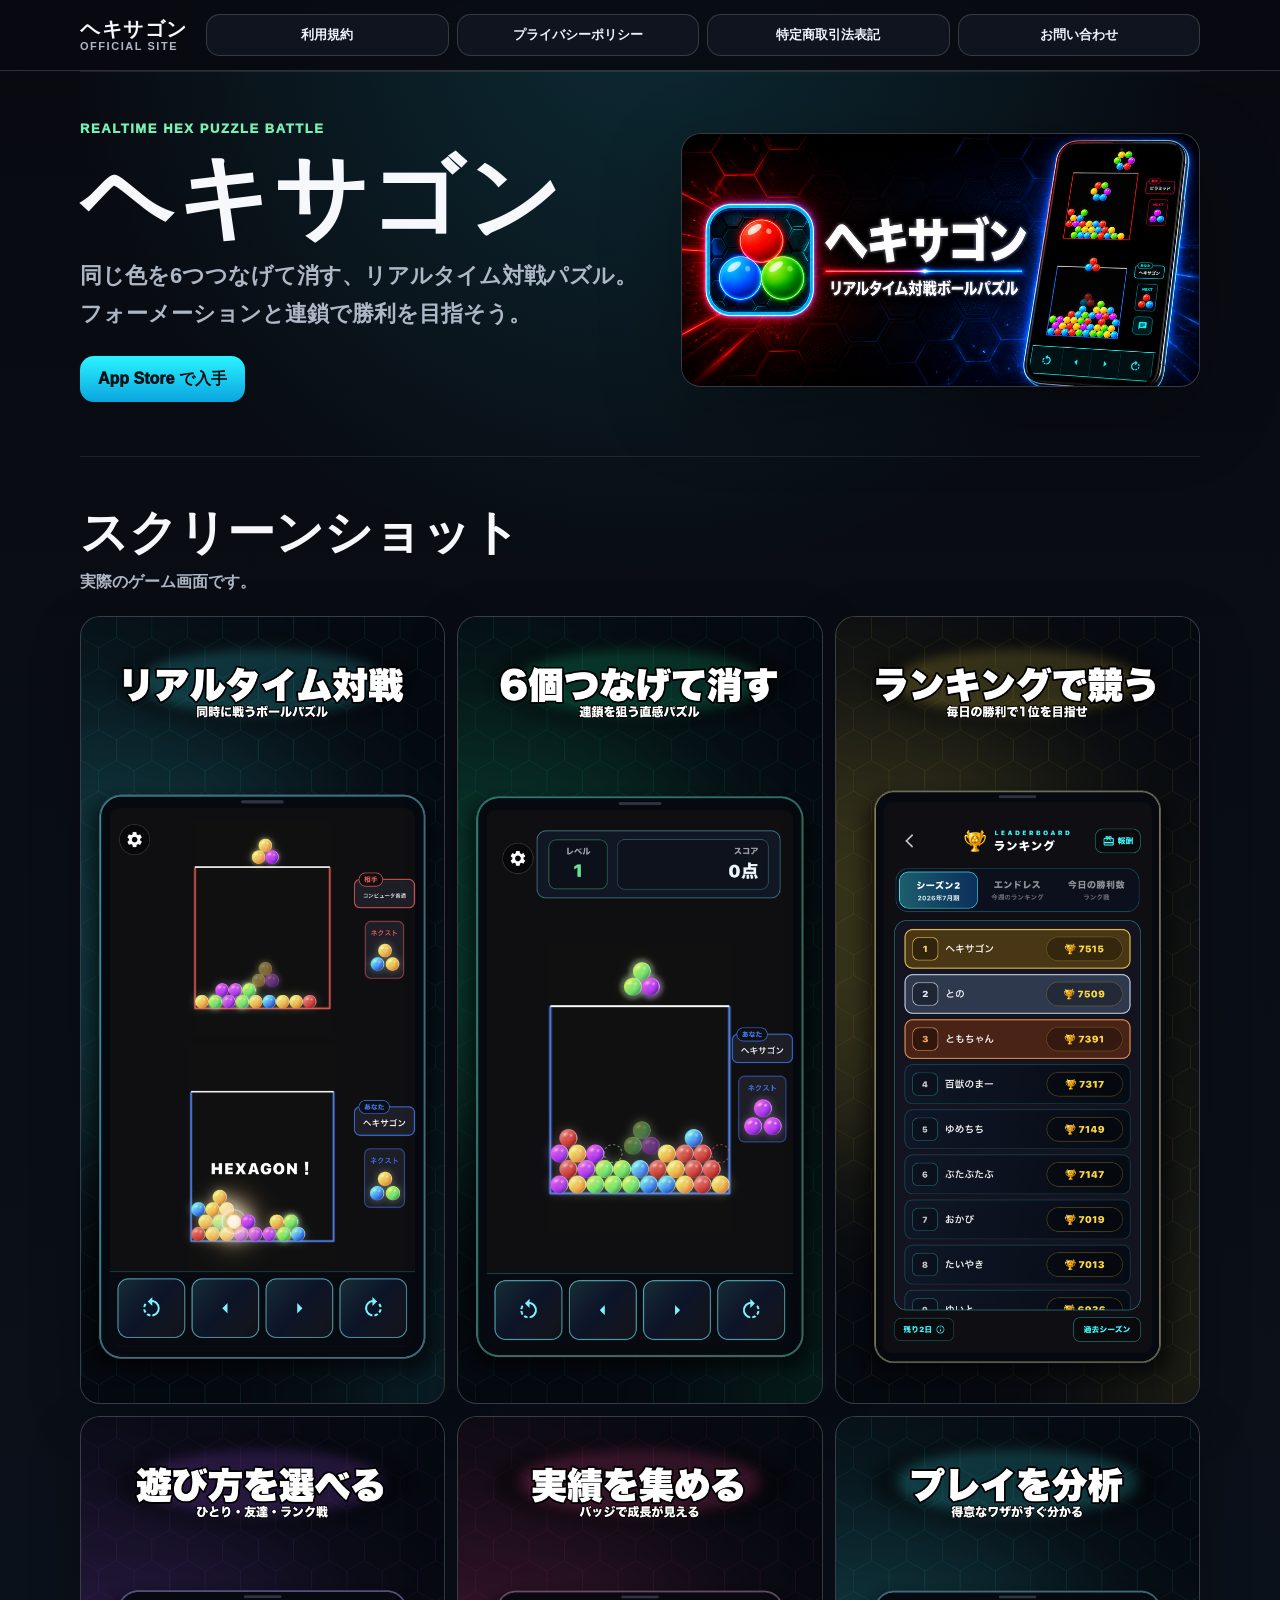
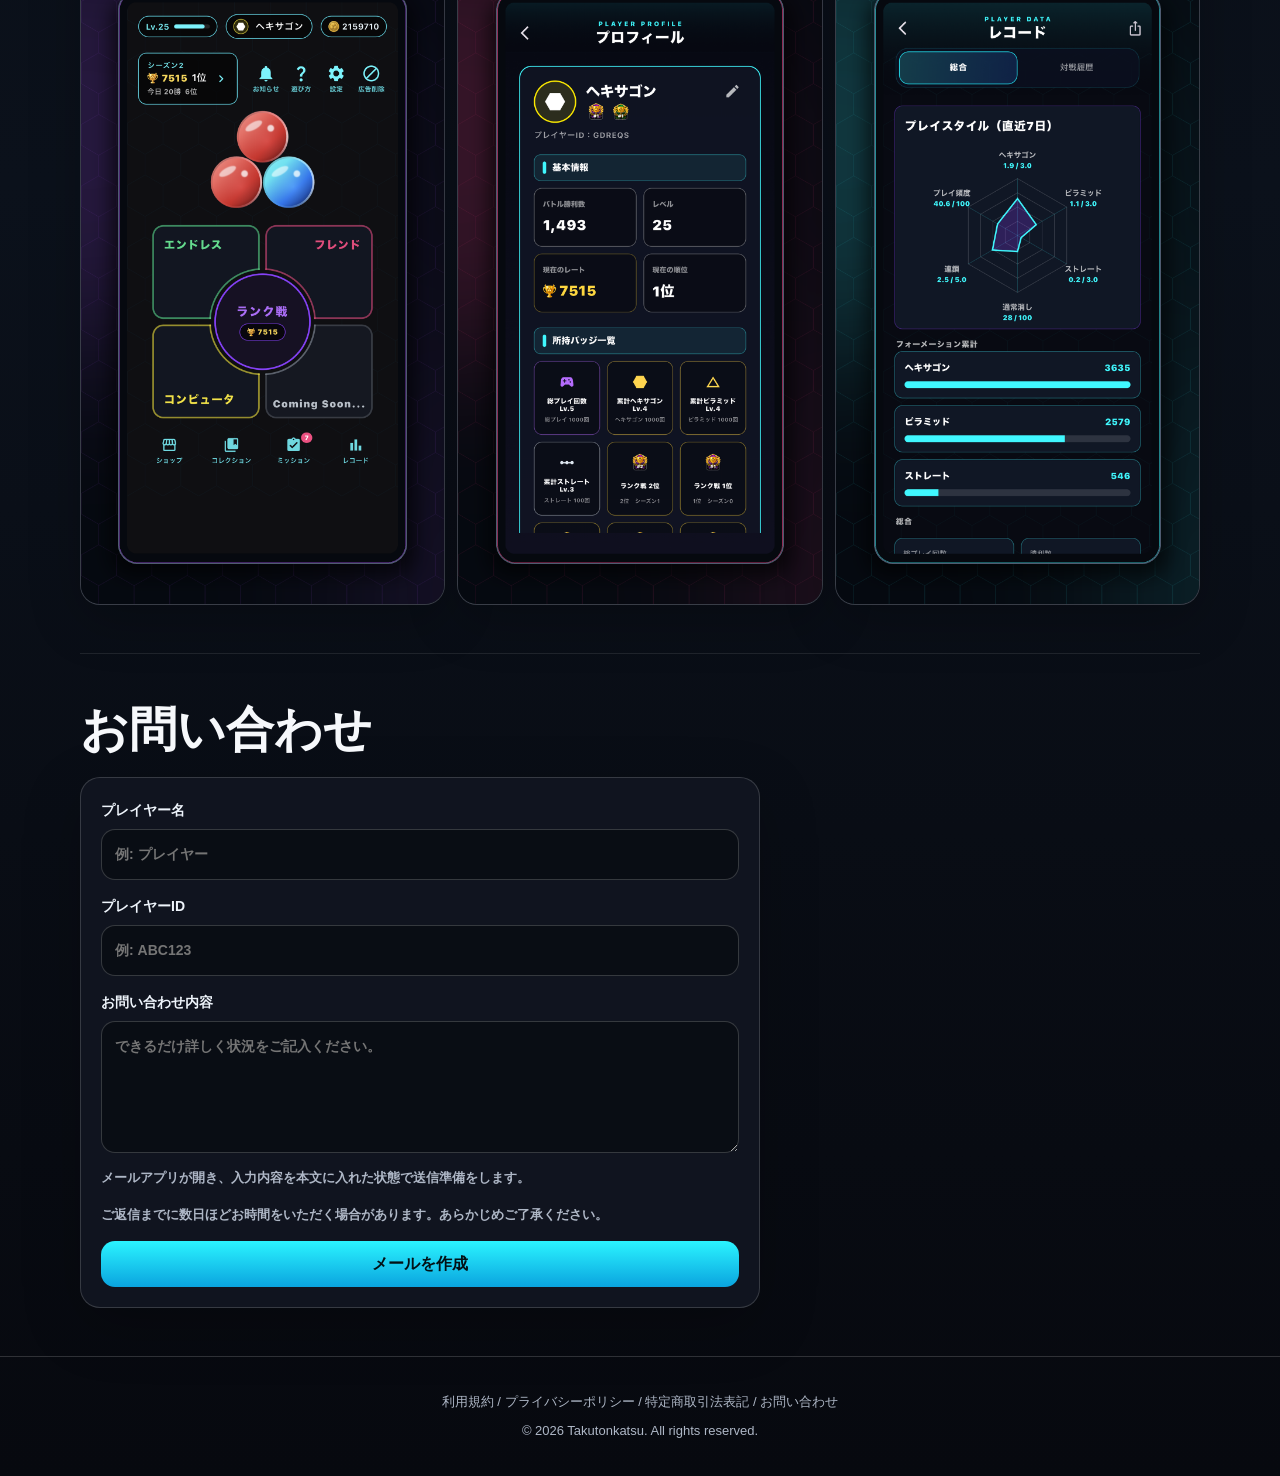
==== index.html @ 27e2d898 "Remove Google Play button from homepage" ====
<!doctype html>
<html lang="ja">
<head>
  <meta charset="utf-8">
  <meta name="viewport" content="width=device-width, initial-scale=1">
  <meta name="description" content="リアルタイム対戦パズルゲーム「ヘキサゴン」の公式サイトです。">
  <title>ヘキサゴン 公式サイト</title>
  <style>
    :root {
      color-scheme: dark;
      --bg: #080a10;
      --panel: rgba(17, 22, 32, .94);
      --panel-soft: rgba(21, 27, 39, .86);
      --text: #f6f8fb;
      --muted: #aeb7c6;
      --line: rgba(255, 255, 255, .16);
      --cyan: #22d3ee;
      --green: #78f0b4;
    }

    * { box-sizing: border-box; }

    html { scroll-behavior: smooth; }

    body {
      margin: 0;
      min-width: 320px;
      background:
        radial-gradient(circle at 50% 0%, rgba(34, 211, 238, .16), transparent 36rem),
        linear-gradient(180deg, #080a10, #0b111b 58%, #07090f);
      color: var(--text);
      font-family: -apple-system, BlinkMacSystemFont, "Hiragino Sans", "Hiragino Kaku Gothic ProN", "Yu Gothic", Meiryo, sans-serif;
      line-height: 1.75;
    }

    a { color: inherit; }

    img {
      display: block;
      width: 100%;
      height: auto;
    }

    .site-header {
      position: sticky;
      top: 0;
      z-index: 10;
      border-bottom: 1px solid var(--line);
      background: rgba(8, 10, 16, .88);
      backdrop-filter: blur(14px);
    }

    .nav {
      width: min(1120px, calc(100% - 32px));
      margin: 0 auto;
      padding: 14px 0;
      display: grid;
      grid-template-columns: auto minmax(0, 1fr);
      gap: 18px;
      align-items: center;
    }

    .brand {
      text-decoration: none;
      white-space: nowrap;
    }

    .brand strong {
      display: block;
      font-size: 20px;
      font-weight: 950;
      letter-spacing: .08em;
      line-height: 1.1;
    }

    .brand span {
      display: block;
      color: var(--muted);
      font-size: 11px;
      font-weight: 800;
      letter-spacing: .14em;
      line-height: 1.1;
    }

    .tabs {
      display: grid;
      grid-template-columns: repeat(4, minmax(0, 1fr));
      gap: 8px;
    }

    .tabs a {
      min-height: 42px;
      display: flex;
      align-items: center;
      justify-content: center;
      border: 1px solid var(--line);
      border-radius: 14px;
      padding: 8px 10px;
      background: rgba(17, 22, 32, .92);
      color: #eef4fb;
      font-size: 13px;
      font-weight: 900;
      line-height: 1.25;
      text-align: center;
      text-decoration: none;
    }

    .tabs a:hover,
    .tabs a:focus-visible {
      border-color: rgba(34, 211, 238, .8);
      outline: none;
    }

    main {
      width: min(1120px, calc(100% - 32px));
      margin: 0 auto;
    }

    .hero {
      padding: 46px 0 54px;
      display: grid;
      grid-template-columns: minmax(0, 1.05fr) minmax(300px, .95fr);
      gap: 28px;
      align-items: center;
    }

    .hero-copy {
      min-width: 0;
    }

    .kicker {
      margin: 0 0 10px;
      color: var(--green);
      font-size: 13px;
      font-weight: 950;
      letter-spacing: .12em;
    }

    h1 {
      margin: 0 0 14px;
      font-size: clamp(42px, 8vw, 92px);
      line-height: 1;
      letter-spacing: .03em;
    }

    .lead {
      margin: 0;
      max-width: 720px;
      color: var(--muted);
      font-size: clamp(16px, 2vw, 22px);
      font-weight: 800;
    }

    .hero-image {
      overflow: hidden;
      border: 1px solid var(--line);
      border-radius: 20px;
      background: var(--panel);
      box-shadow: 0 24px 80px rgba(0, 0, 0, .28);
    }

    .download-actions {
      display: flex;
      flex-wrap: wrap;
      gap: 12px;
      margin-top: 22px;
    }

    section {
      padding: 48px 0;
      border-top: 1px solid rgba(255, 255, 255, .09);
    }

    .section-head {
      margin-bottom: 20px;
    }

    h2 {
      margin: 0 0 8px;
      font-size: clamp(28px, 5vw, 48px);
      line-height: 1.15;
    }

    .section-head p {
      margin: 0;
      color: var(--muted);
      font-weight: 750;
    }

    .screenshots {
      display: grid;
      grid-template-columns: repeat(3, minmax(0, 1fr));
      gap: 12px;
    }

    .screenshots img {
      border: 1px solid var(--line);
      border-radius: 20px;
      background: var(--panel-soft);
      box-shadow: 0 16px 52px rgba(0, 0, 0, .22);
    }

    .contact-form {
      max-width: 680px;
      display: grid;
      gap: 14px;
      border: 1px solid var(--line);
      border-radius: 20px;
      padding: 20px;
      background: var(--panel);
      box-shadow: 0 18px 58px rgba(0, 0, 0, .22);
    }

    #contact {
      scroll-margin-top: 88px;
    }

    label {
      display: grid;
      gap: 7px;
      color: #eef4fb;
      font-size: 14px;
      font-weight: 900;
    }

    input,
    textarea {
      width: 100%;
      border: 1px solid rgba(255, 255, 255, .18);
      border-radius: 14px;
      padding: 12px 13px;
      background: #090d14;
      color: var(--text);
      font: inherit;
      font-weight: 700;
    }

    textarea {
      min-height: 132px;
      resize: vertical;
    }

    input:focus,
    textarea:focus {
      border-color: rgba(34, 211, 238, .85);
      outline: none;
    }

    .form-help {
      margin: 0;
      color: var(--muted);
      font-size: 13px;
      font-weight: 750;
    }

    .button {
      min-height: 46px;
      border: 0;
      border-radius: 14px;
      padding: 0 18px;
      background: linear-gradient(180deg, #2bf4ff, #0aa4df);
      color: #031116;
      font: inherit;
      font-weight: 950;
      cursor: pointer;
      text-decoration: none;
      display: inline-flex;
      align-items: center;
      justify-content: center;
    }

    .button.secondary {
      background: rgba(255, 255, 255, .08);
      color: var(--text);
      border: 1px solid rgba(255, 255, 255, .18);
    }

    footer {
      border-top: 1px solid var(--line);
      padding: 28px 16px;
      color: var(--muted);
      text-align: center;
      font-size: 13px;
    }

    footer p { margin: 6px 0; }
    footer a { text-decoration: none; }

    @media (max-width: 840px) {
      .nav {
        grid-template-columns: 1fr;
      }

      .hero {
        grid-template-columns: 1fr;
      }

      .tabs {
        grid-template-columns: repeat(2, minmax(0, 1fr));
      }

      .screenshots {
        grid-template-columns: repeat(2, minmax(0, 1fr));
      }
    }

    @media (max-width: 520px) {
      .tabs a {
        min-height: 44px;
        font-size: 12px;
        padding: 8px 6px;
      }

      .screenshots {
        grid-template-columns: repeat(2, minmax(0, 1fr));
      }

      .hero {
        padding-top: 34px;
      }

      .download-actions .button {
        width: 100%;
      }
    }
  </style>
</head>
<body>
  <header class="site-header">
    <nav class="nav" aria-label="サイト内ナビゲーション">
      <a class="brand" href="./index.html" aria-label="ヘキサゴン公式サイト ホーム">
        <strong>ヘキサゴン</strong>
        <span>OFFICIAL SITE</span>
      </a>
      <div class="tabs">
        <a href="./terms.html">利用規約</a>
        <a href="./privacy.html">プライバシーポリシー</a>
        <a href="./tokushoho.html">特定商取引法表記</a>
        <a href="#contact">お問い合わせ</a>
      </div>
    </nav>
  </header>

  <main>
    <section class="hero" aria-label="ヘキサゴン">
      <div class="hero-copy">
        <p class="kicker">REALTIME HEX PUZZLE BATTLE</p>
        <h1>ヘキサゴン</h1>
        <p class="lead">同じ色を6つつなげて消す、リアルタイム対戦パズル。フォーメーションと連鎖で勝利を目指そう。</p>
        <div class="download-actions">
          <a class="button" href="https://apps.apple.com/jp/app/id6766177240">App Store で入手</a>
        </div>
      </div>
      <div class="hero-image">
        <img src="./assets/images/appstore/android-feature.png" alt="ヘキサゴンのキービジュアル">
      </div>
    </section>

    <section aria-labelledby="screens-title">
      <div class="section-head">
        <h2 id="screens-title">スクリーンショット</h2>
        <p>実際のゲーム画面です。</p>
      </div>
      <div class="screenshots">
        <img src="./assets/images/appstore/iphone-01.png" alt="ヘキサゴンのスクリーンショット1">
        <img src="./assets/images/appstore/iphone-02.png" alt="ヘキサゴンのスクリーンショット2">
        <img src="./assets/images/appstore/iphone-03.png" alt="ヘキサゴンのスクリーンショット3">
        <img src="./assets/images/appstore/iphone-04.png" alt="ヘキサゴンのスクリーンショット4">
        <img src="./assets/images/appstore/iphone-05.png" alt="ヘキサゴンのスクリーンショット5">
        <img src="./assets/images/appstore/iphone-06.png" alt="ヘキサゴンのスクリーンショット6">
      </div>
    </section>

    <section id="contact" aria-labelledby="contact-title">
      <div class="section-head">
        <h2 id="contact-title">お問い合わせ</h2>
      </div>
      <form class="contact-form" id="contactForm">
        <label>
          プレイヤー名
          <input id="playerName" name="playerName" type="text" autocomplete="name" placeholder="例: プレイヤー">
        </label>
        <label>
          プレイヤーID
          <input id="playerId" name="playerId" type="text" inputmode="text" placeholder="例: ABC123">
        </label>
        <label>
          お問い合わせ内容
          <textarea id="message" name="message" placeholder="できるだけ詳しく状況をご記入ください。"></textarea>
        </label>
        <p class="form-help">メールアプリが開き、入力内容を本文に入れた状態で送信準備をします。</p>
        <p class="form-help">ご返信までに数日ほどお時間をいただく場合があります。あらかじめご了承ください。</p>
        <button class="button" type="submit">メールを作成</button>
      </form>
    </section>
  </main>

  <footer>
    <p><a href="./terms.html">利用規約</a> / <a href="./privacy.html">プライバシーポリシー</a> / <a href="./tokushoho.html">特定商取引法表記</a> / <a href="#contact">お問い合わせ</a></p>
    <p>&copy; 2026 Takutonkatsu. All rights reserved.</p>
  </footer>

  <script>
    const form = document.getElementById('contactForm');

    form.addEventListener('submit', (event) => {
      event.preventDefault();

      const playerName = document.getElementById('playerName').value.trim();
      const playerId = document.getElementById('playerId').value.trim();
      const message = document.getElementById('message').value.trim();
      const body = [
        'ヘキサゴンについて問い合わせます。',
        '',
        `プレイヤー名: ${playerName || '未入力'}`,
        `プレイヤーID: ${playerId || '未入力'}`,
        '',
        'お問い合わせ内容:',
        message || '未入力',
        '',
        '---',
        '送信前に内容をご確認ください。'
      ].join('\n');
      const subject = 'ヘキサゴン お問い合わせ';
      const mailto = `mailto:takutonkatsu.dev@gmail.com?subject=${encodeURIComponent(subject)}&body=${encodeURIComponent(body)}`;

      window.location.href = mailto;
    });
  </script>
</body>
</html>
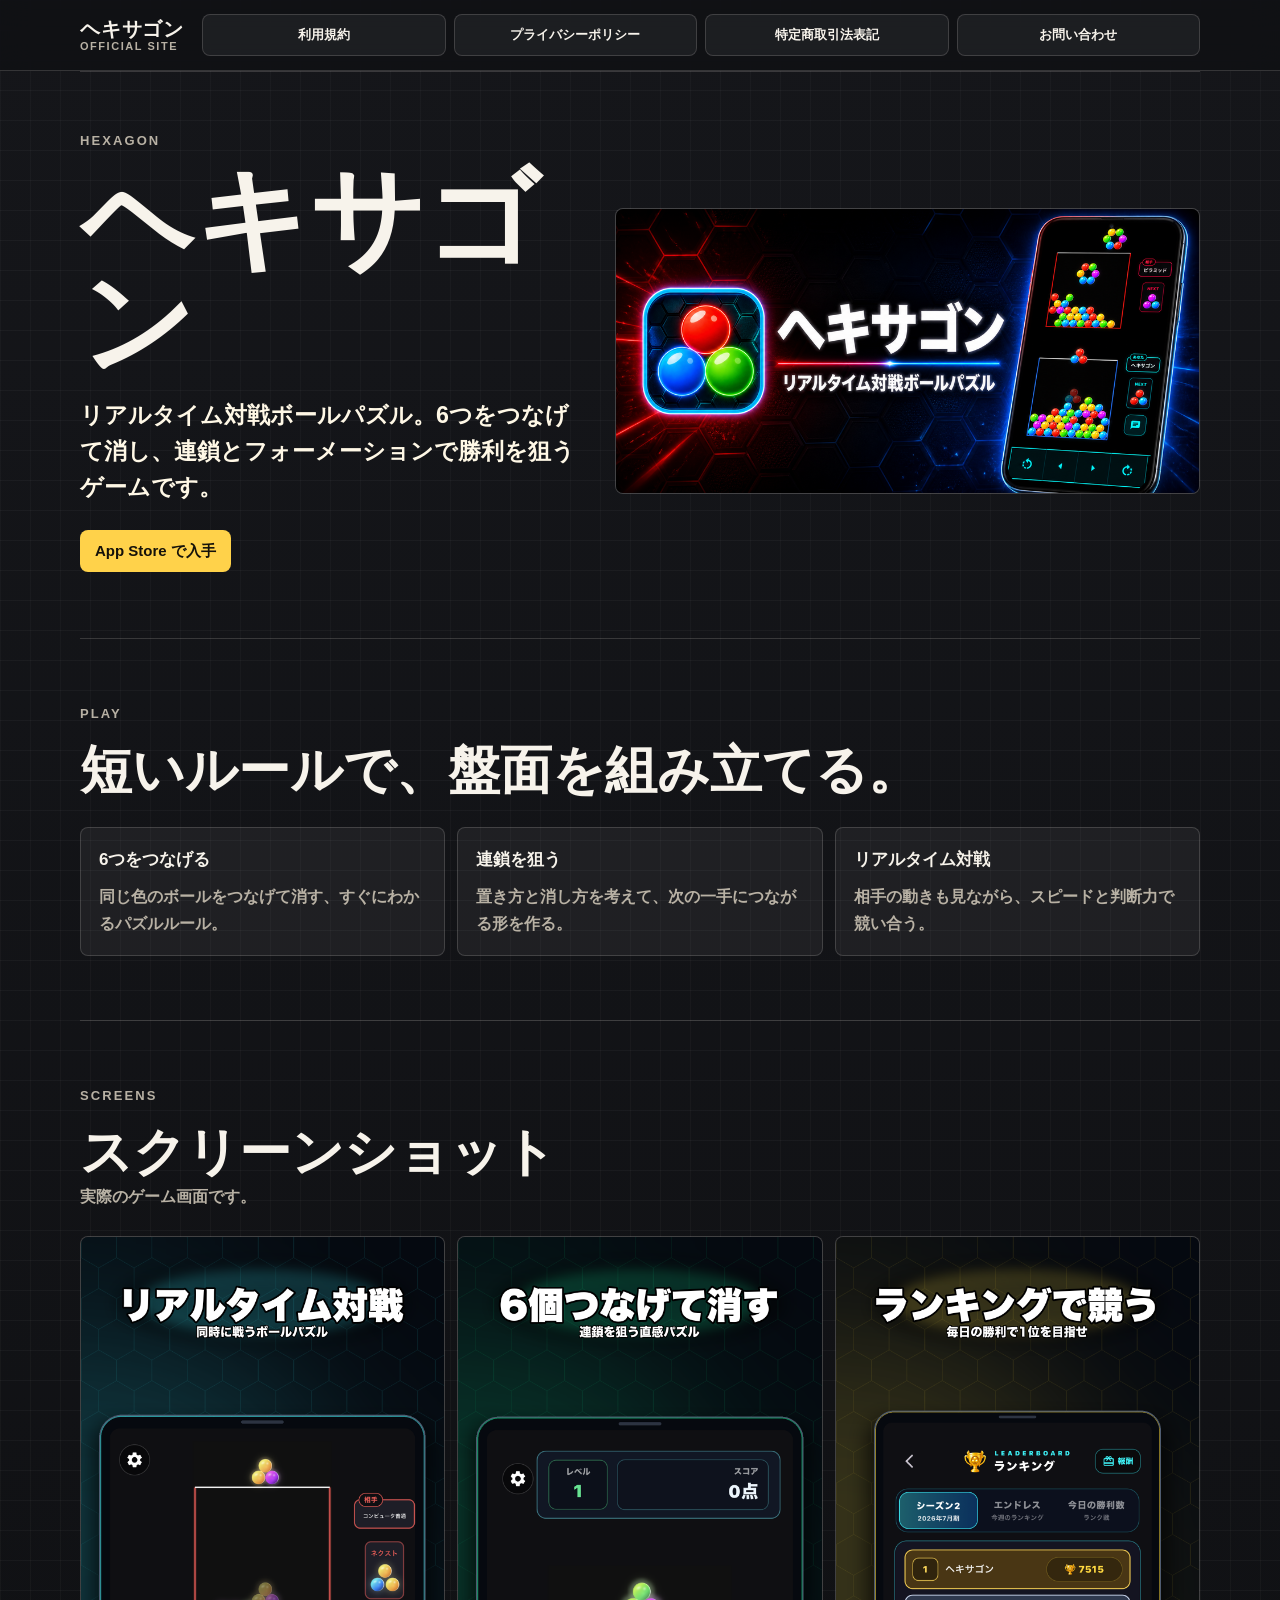
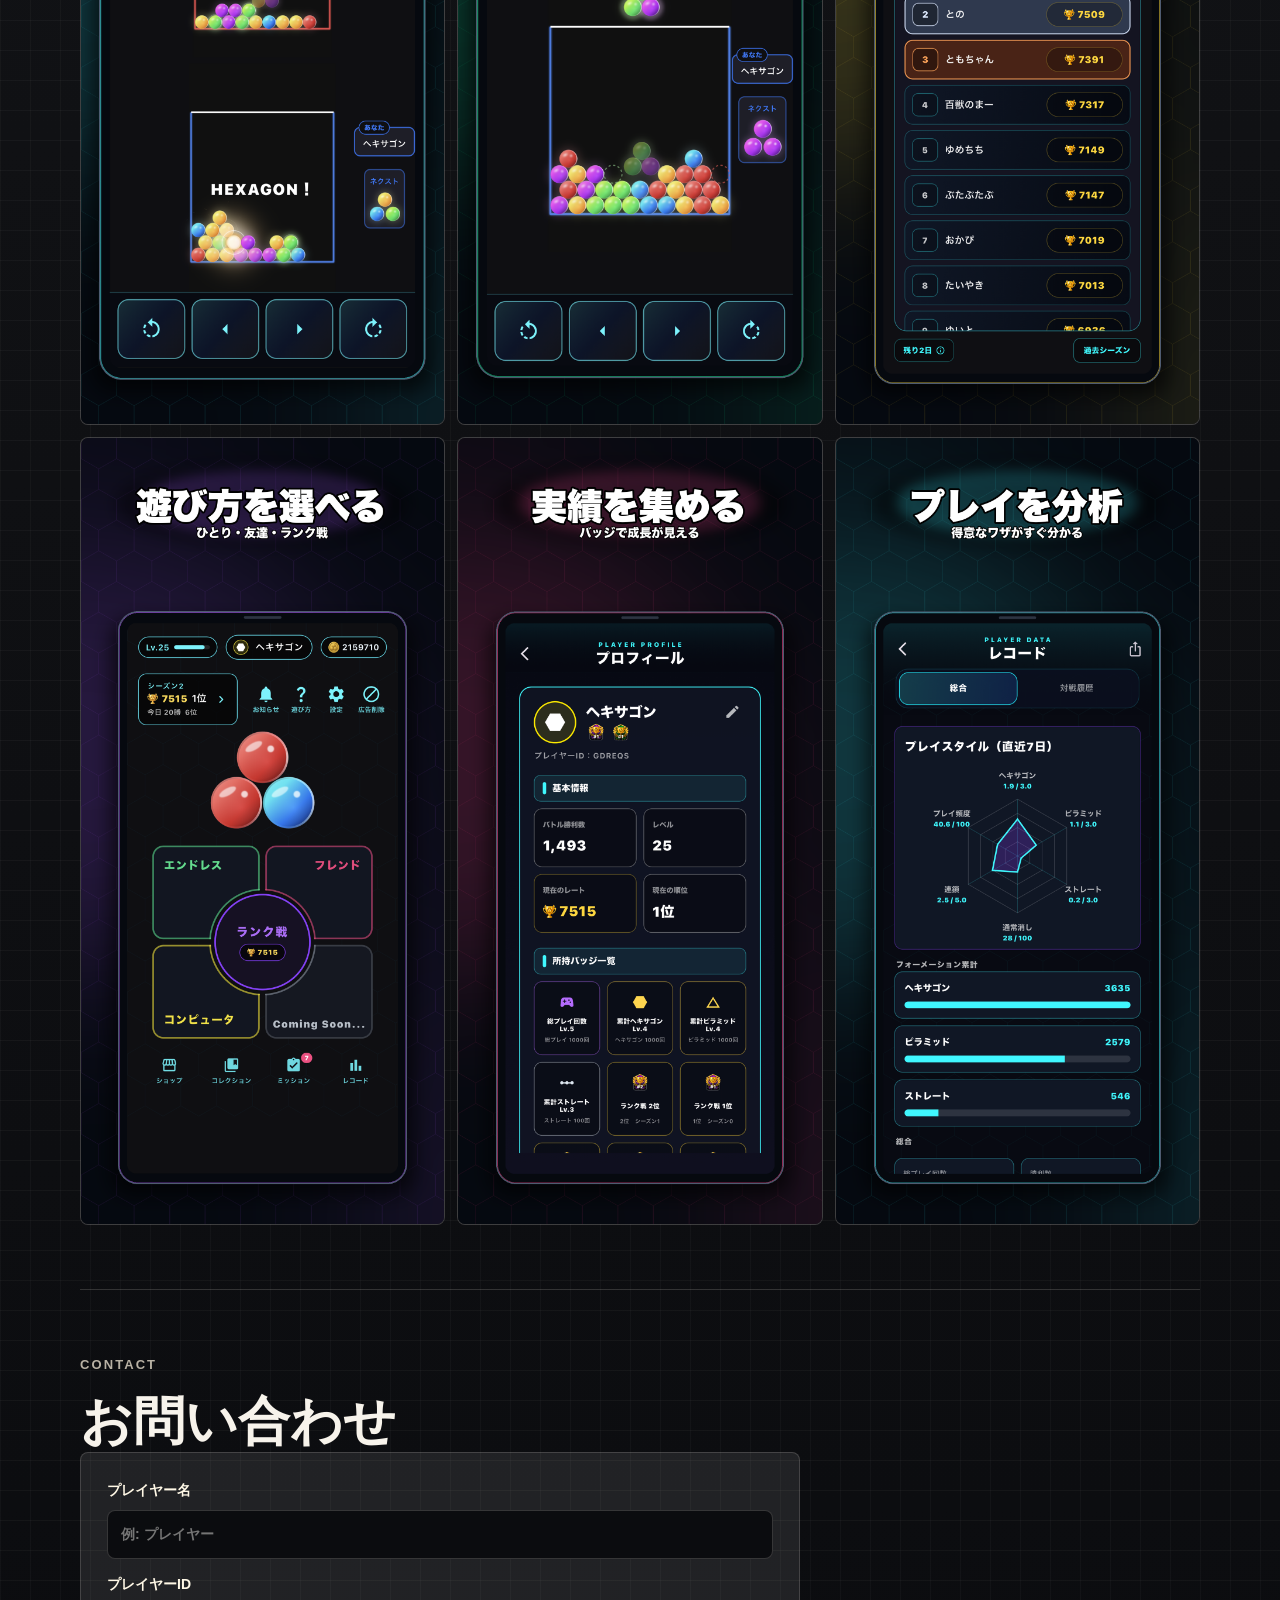
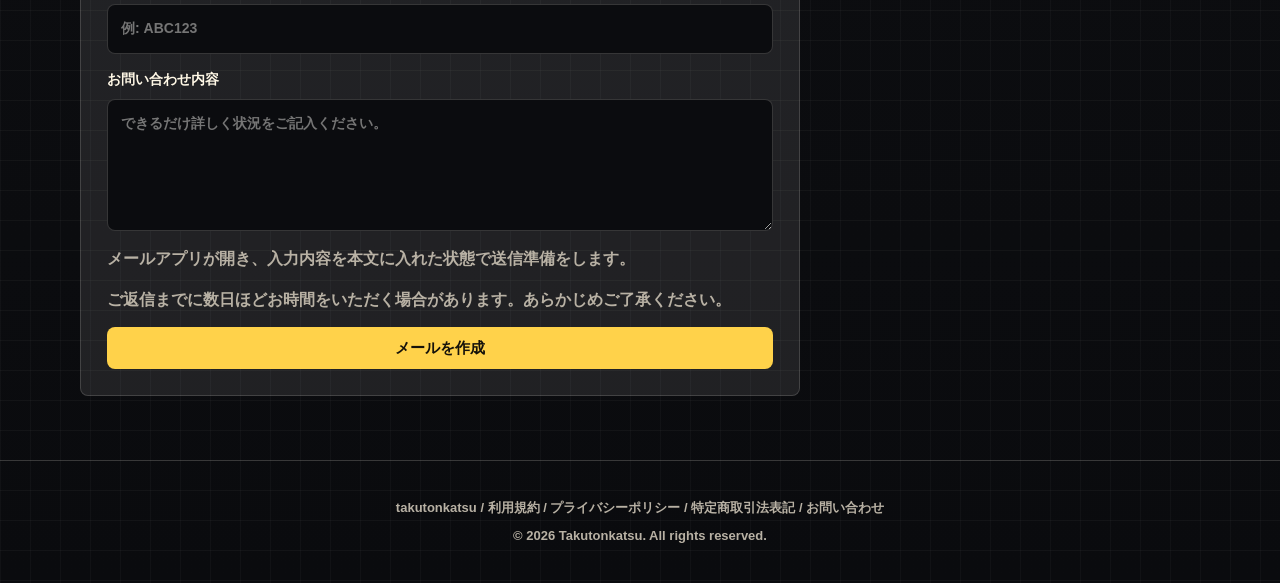
==== commit 7a6d4a58: "Refresh Hexagon official site design" ====
--- a/index.html
+++ b/index.html
@@ -3,19 +3,26 @@
 <head>
   <meta charset="utf-8">
   <meta name="viewport" content="width=device-width, initial-scale=1">
-  <meta name="description" content="リアルタイム対戦パズルゲーム「ヘキサゴン」の公式サイトです。">
+  <meta name="description" content="リアルタイム対戦ボールパズル「ヘキサゴン」の公式サイトです。">
+  <meta property="og:url" content="https://takutonkatsu.com/Hexagon/">
+  <meta property="og:type" content="website">
+  <meta property="og:title" content="ヘキサゴン 公式サイト">
+  <meta property="og:description" content="6つをつなげて消す、リアルタイム対戦ボールパズル。">
+  <meta property="og:image" content="https://takutonkatsu.com/Hexagon/assets/images/appstore/android-feature.png">
   <title>ヘキサゴン 公式サイト</title>
   <style>
     :root {
       color-scheme: dark;
-      --bg: #080a10;
-      --panel: rgba(17, 22, 32, .94);
-      --panel-soft: rgba(21, 27, 39, .86);
-      --text: #f6f8fb;
-      --muted: #aeb7c6;
-      --line: rgba(255, 255, 255, .16);
-      --cyan: #22d3ee;
-      --green: #78f0b4;
+      --bg: #101114;
+      --ink: #f7f3eb;
+      --paper: #fff8e6;
+      --muted: #b8b1a4;
+      --line: rgba(247, 243, 235, .16);
+      --surface: rgba(255, 255, 255, .055);
+      --surface-strong: rgba(255, 255, 255, .09);
+      --hex: #ffd24a;
+      --blue: #46b3ff;
+      --green: #6de59b;
     }
 
     * { box-sizing: border-box; }
@@ -25,12 +32,14 @@
     body {
       margin: 0;
       min-width: 320px;
+      color: var(--ink);
       background:
-        radial-gradient(circle at 50% 0%, rgba(34, 211, 238, .16), transparent 36rem),
-        linear-gradient(180deg, #080a10, #0b111b 58%, #07090f);
-      color: var(--text);
+        linear-gradient(rgba(255, 255, 255, .034) 1px, transparent 1px),
+        linear-gradient(90deg, rgba(255, 255, 255, .026) 1px, transparent 1px),
+        linear-gradient(180deg, #15161a 0%, #101114 46%, #0a0b0e 100%);
+      background-size: 30px 30px, 30px 30px, auto;
       font-family: -apple-system, BlinkMacSystemFont, "Hiragino Sans", "Hiragino Kaku Gothic ProN", "Yu Gothic", Meiryo, sans-serif;
-      line-height: 1.75;
+      line-height: 1.7;
     }
 
     a { color: inherit; }
@@ -44,15 +53,19 @@
     .site-header {
       position: sticky;
       top: 0;
-      z-index: 10;
+      z-index: 20;
       border-bottom: 1px solid var(--line);
-      background: rgba(8, 10, 16, .88);
-      backdrop-filter: blur(14px);
-    }
-
-    .nav {
+      background: rgba(16, 17, 20, .86);
+      backdrop-filter: blur(16px);
+    }
+
+    .nav,
+    main {
       width: min(1120px, calc(100% - 32px));
       margin: 0 auto;
+    }
+
+    .nav {
       padding: 14px 0;
       display: grid;
       grid-template-columns: auto minmax(0, 1fr);
@@ -67,9 +80,10 @@
 
     .brand strong {
       display: block;
+      color: var(--ink);
       font-size: 20px;
       font-weight: 950;
-      letter-spacing: .08em;
+      letter-spacing: .04em;
       line-height: 1.1;
     }
 
@@ -77,9 +91,10 @@
       display: block;
       color: var(--muted);
       font-size: 11px;
-      font-weight: 800;
+      font-weight: 850;
       letter-spacing: .14em;
       line-height: 1.1;
+      text-transform: uppercase;
     }
 
     .tabs {
@@ -88,149 +103,169 @@
       gap: 8px;
     }
 
-    .tabs a {
+    .tabs a,
+    .button {
       min-height: 42px;
-      display: flex;
+      display: inline-flex;
       align-items: center;
       justify-content: center;
       border: 1px solid var(--line);
-      border-radius: 14px;
-      padding: 8px 10px;
-      background: rgba(17, 22, 32, .92);
-      color: #eef4fb;
+      border-radius: 8px;
+      padding: 0 14px;
+      background: rgba(255, 255, 255, .055);
+      color: var(--ink);
       font-size: 13px;
-      font-weight: 900;
-      line-height: 1.25;
+      font-weight: 850;
+      line-height: 1.35;
       text-align: center;
       text-decoration: none;
     }
 
     .tabs a:hover,
-    .tabs a:focus-visible {
-      border-color: rgba(34, 211, 238, .8);
+    .tabs a:focus-visible,
+    .button:hover,
+    .button:focus-visible {
+      border-color: rgba(255, 210, 74, .78);
       outline: none;
     }
 
-    main {
-      width: min(1120px, calc(100% - 32px));
-      margin: 0 auto;
-    }
-
     .hero {
-      padding: 46px 0 54px;
-      display: grid;
-      grid-template-columns: minmax(0, 1.05fr) minmax(300px, .95fr);
-      gap: 28px;
+      padding: 58px 0 66px;
+      display: grid;
+      grid-template-columns: minmax(0, .92fr) minmax(320px, 1.08fr);
+      gap: 36px;
       align-items: center;
     }
 
-    .hero-copy {
-      min-width: 0;
-    }
-
-    .kicker {
-      margin: 0 0 10px;
-      color: var(--green);
+    .kicker,
+    .section-label {
+      margin: 0 0 16px;
+      color: var(--muted);
       font-size: 13px;
-      font-weight: 950;
-      letter-spacing: .12em;
+      font-weight: 850;
+      letter-spacing: .16em;
+      text-transform: uppercase;
     }
 
     h1 {
-      margin: 0 0 14px;
-      font-size: clamp(42px, 8vw, 92px);
-      line-height: 1;
-      letter-spacing: .03em;
+      margin: 0;
+      font-size: 7rem;
+      line-height: .92;
+      letter-spacing: 0;
     }
 
     .lead {
-      margin: 0;
-      max-width: 720px;
-      color: var(--muted);
-      font-size: clamp(16px, 2vw, 22px);
-      font-weight: 800;
+      margin: 24px 0 0;
+      max-width: 650px;
+      color: var(--paper);
+      font-size: 1.45rem;
+      font-weight: 850;
+      line-height: 1.55;
+    }
+
+    .download-actions {
+      display: flex;
+      flex-wrap: wrap;
+      gap: 10px;
+      margin-top: 24px;
+    }
+
+    .button.primary {
+      border-color: rgba(255, 210, 74, .78);
+      background: var(--hex);
+      color: #15120a;
+      font-size: 15px;
     }
 
     .hero-image {
       overflow: hidden;
       border: 1px solid var(--line);
-      border-radius: 20px;
-      background: var(--panel);
-      box-shadow: 0 24px 80px rgba(0, 0, 0, .28);
-    }
-
-    .download-actions {
-      display: flex;
-      flex-wrap: wrap;
+      border-radius: 8px;
+      background: var(--surface);
+    }
+
+    section {
+      padding: 64px 0;
+      border-top: 1px solid var(--line);
+    }
+
+    h2 {
+      margin: 0;
+      font-size: 3.25rem;
+      line-height: 1.15;
+      letter-spacing: 0;
+    }
+
+    .feature-grid {
+      display: grid;
+      grid-template-columns: repeat(3, minmax(0, 1fr));
       gap: 12px;
-      margin-top: 22px;
-    }
-
-    section {
-      padding: 48px 0;
-      border-top: 1px solid rgba(255, 255, 255, .09);
-    }
-
-    .section-head {
-      margin-bottom: 20px;
-    }
-
-    h2 {
-      margin: 0 0 8px;
-      font-size: clamp(28px, 5vw, 48px);
-      line-height: 1.15;
-    }
-
-    .section-head p {
+      margin-top: 26px;
+    }
+
+    .feature {
+      border: 1px solid var(--line);
+      border-radius: 8px;
+      padding: 18px;
+      background: var(--surface);
+    }
+
+    .feature strong {
+      display: block;
+      margin-bottom: 8px;
+      color: var(--ink);
+      font-size: 17px;
+    }
+
+    .feature p,
+    .section-copy,
+    .form-help {
       margin: 0;
       color: var(--muted);
-      font-weight: 750;
+      font-weight: 700;
     }
 
     .screenshots {
       display: grid;
       grid-template-columns: repeat(3, minmax(0, 1fr));
       gap: 12px;
+      margin-top: 26px;
     }
 
     .screenshots img {
       border: 1px solid var(--line);
-      border-radius: 20px;
-      background: var(--panel-soft);
-      box-shadow: 0 16px 52px rgba(0, 0, 0, .22);
+      border-radius: 8px;
+      background: var(--surface);
     }
 
     .contact-form {
-      max-width: 680px;
+      max-width: 720px;
       display: grid;
       gap: 14px;
       border: 1px solid var(--line);
-      border-radius: 20px;
-      padding: 20px;
-      background: var(--panel);
-      box-shadow: 0 18px 58px rgba(0, 0, 0, .22);
-    }
-
-    #contact {
-      scroll-margin-top: 88px;
-    }
+      border-radius: 8px;
+      padding: clamp(18px, 3vw, 26px);
+      background: var(--surface-strong);
+    }
+
+    #contact { scroll-margin-top: 88px; }
 
     label {
       display: grid;
       gap: 7px;
-      color: #eef4fb;
+      color: var(--paper);
       font-size: 14px;
-      font-weight: 900;
+      font-weight: 850;
     }
 
     input,
     textarea {
       width: 100%;
-      border: 1px solid rgba(255, 255, 255, .18);
-      border-radius: 14px;
+      border: 1px solid rgba(247, 243, 235, .18);
+      border-radius: 8px;
       padding: 12px 13px;
-      background: #090d14;
-      color: var(--text);
+      background: #0b0c0f;
+      color: var(--ink);
       font: inherit;
       font-weight: 700;
     }
@@ -242,55 +277,24 @@
 
     input:focus,
     textarea:focus {
-      border-color: rgba(34, 211, 238, .85);
+      border-color: rgba(255, 210, 74, .85);
       outline: none;
-    }
-
-    .form-help {
-      margin: 0;
-      color: var(--muted);
-      font-size: 13px;
-      font-weight: 750;
-    }
-
-    .button {
-      min-height: 46px;
-      border: 0;
-      border-radius: 14px;
-      padding: 0 18px;
-      background: linear-gradient(180deg, #2bf4ff, #0aa4df);
-      color: #031116;
-      font: inherit;
-      font-weight: 950;
-      cursor: pointer;
-      text-decoration: none;
-      display: inline-flex;
-      align-items: center;
-      justify-content: center;
-    }
-
-    .button.secondary {
-      background: rgba(255, 255, 255, .08);
-      color: var(--text);
-      border: 1px solid rgba(255, 255, 255, .18);
     }
 
     footer {
       border-top: 1px solid var(--line);
-      padding: 28px 16px;
+      padding: 30px 16px;
       color: var(--muted);
       text-align: center;
       font-size: 13px;
+      font-weight: 700;
     }
 
     footer p { margin: 6px 0; }
     footer a { text-decoration: none; }
 
-    @media (max-width: 840px) {
-      .nav {
-        grid-template-columns: 1fr;
-      }
-
+    @media (max-width: 860px) {
+      .nav,
       .hero {
         grid-template-columns: 1fr;
       }
@@ -299,27 +303,50 @@
         grid-template-columns: repeat(2, minmax(0, 1fr));
       }
 
+      .feature-grid,
       .screenshots {
         grid-template-columns: repeat(2, minmax(0, 1fr));
+      }
+
+      h1 {
+        font-size: 5rem;
+      }
+
+      h2 {
+        font-size: 2.75rem;
       }
     }
 
     @media (max-width: 520px) {
       .tabs a {
         min-height: 44px;
+        padding: 8px 6px;
         font-size: 12px;
-        padding: 8px 6px;
-      }
-
+      }
+
+      .hero {
+        padding-top: 38px;
+      }
+
+      h1 {
+        font-size: 3.55rem;
+      }
+
+      h2 {
+        font-size: 2.15rem;
+      }
+
+      .lead {
+        font-size: 1.15rem;
+      }
+
+      .feature-grid,
       .screenshots {
-        grid-template-columns: repeat(2, minmax(0, 1fr));
-      }
-
-      .hero {
-        padding-top: 34px;
-      }
-
-      .download-actions .button {
+        grid-template-columns: 1fr;
+      }
+
+      .download-actions .button,
+      .contact-form .button {
         width: 100%;
       }
     }
@@ -330,7 +357,7 @@
     <nav class="nav" aria-label="サイト内ナビゲーション">
       <a class="brand" href="./index.html" aria-label="ヘキサゴン公式サイト ホーム">
         <strong>ヘキサゴン</strong>
-        <span>OFFICIAL SITE</span>
+        <span>Official Site</span>
       </a>
       <div class="tabs">
         <a href="./terms.html">利用規約</a>
@@ -344,11 +371,11 @@
   <main>
     <section class="hero" aria-label="ヘキサゴン">
       <div class="hero-copy">
-        <p class="kicker">REALTIME HEX PUZZLE BATTLE</p>
+        <p class="kicker">Hexagon</p>
         <h1>ヘキサゴン</h1>
-        <p class="lead">同じ色を6つつなげて消す、リアルタイム対戦パズル。フォーメーションと連鎖で勝利を目指そう。</p>
+        <p class="lead">リアルタイム対戦ボールパズル。6つをつなげて消し、連鎖とフォーメーションで勝利を狙うゲームです。</p>
         <div class="download-actions">
-          <a class="button" href="https://apps.apple.com/jp/app/id6766177240">App Store で入手</a>
+          <a class="button primary" href="https://apps.apple.com/jp/app/id6766177240">App Store で入手</a>
         </div>
       </div>
       <div class="hero-image">
@@ -356,11 +383,29 @@
       </div>
     </section>
 
+    <section aria-labelledby="features-title">
+      <p class="section-label">Play</p>
+      <h2 id="features-title">短いルールで、盤面を組み立てる。</h2>
+      <div class="feature-grid">
+        <div class="feature">
+          <strong>6つをつなげる</strong>
+          <p>同じ色のボールをつなげて消す、すぐにわかるパズルルール。</p>
+        </div>
+        <div class="feature">
+          <strong>連鎖を狙う</strong>
+          <p>置き方と消し方を考えて、次の一手につながる形を作る。</p>
+        </div>
+        <div class="feature">
+          <strong>リアルタイム対戦</strong>
+          <p>相手の動きも見ながら、スピードと判断力で競い合う。</p>
+        </div>
+      </div>
+    </section>
+
     <section aria-labelledby="screens-title">
-      <div class="section-head">
-        <h2 id="screens-title">スクリーンショット</h2>
-        <p>実際のゲーム画面です。</p>
-      </div>
+      <p class="section-label">Screens</p>
+      <h2 id="screens-title">スクリーンショット</h2>
+      <p class="section-copy">実際のゲーム画面です。</p>
       <div class="screenshots">
         <img src="./assets/images/appstore/iphone-01.png" alt="ヘキサゴンのスクリーンショット1">
         <img src="./assets/images/appstore/iphone-02.png" alt="ヘキサゴンのスクリーンショット2">
@@ -372,9 +417,8 @@
     </section>
 
     <section id="contact" aria-labelledby="contact-title">
-      <div class="section-head">
-        <h2 id="contact-title">お問い合わせ</h2>
-      </div>
+      <p class="section-label">Contact</p>
+      <h2 id="contact-title">お問い合わせ</h2>
       <form class="contact-form" id="contactForm">
         <label>
           プレイヤー名
@@ -390,13 +434,13 @@
         </label>
         <p class="form-help">メールアプリが開き、入力内容を本文に入れた状態で送信準備をします。</p>
         <p class="form-help">ご返信までに数日ほどお時間をいただく場合があります。あらかじめご了承ください。</p>
-        <button class="button" type="submit">メールを作成</button>
+        <button class="button primary" type="submit">メールを作成</button>
       </form>
     </section>
   </main>
 
   <footer>
-    <p><a href="./terms.html">利用規約</a> / <a href="./privacy.html">プライバシーポリシー</a> / <a href="./tokushoho.html">特定商取引法表記</a> / <a href="#contact">お問い合わせ</a></p>
+    <p><a href="https://takutonkatsu.com/">takutonkatsu</a> / <a href="./terms.html">利用規約</a> / <a href="./privacy.html">プライバシーポリシー</a> / <a href="./tokushoho.html">特定商取引法表記</a> / <a href="#contact">お問い合わせ</a></p>
     <p>&copy; 2026 Takutonkatsu. All rights reserved.</p>
   </footer>
 
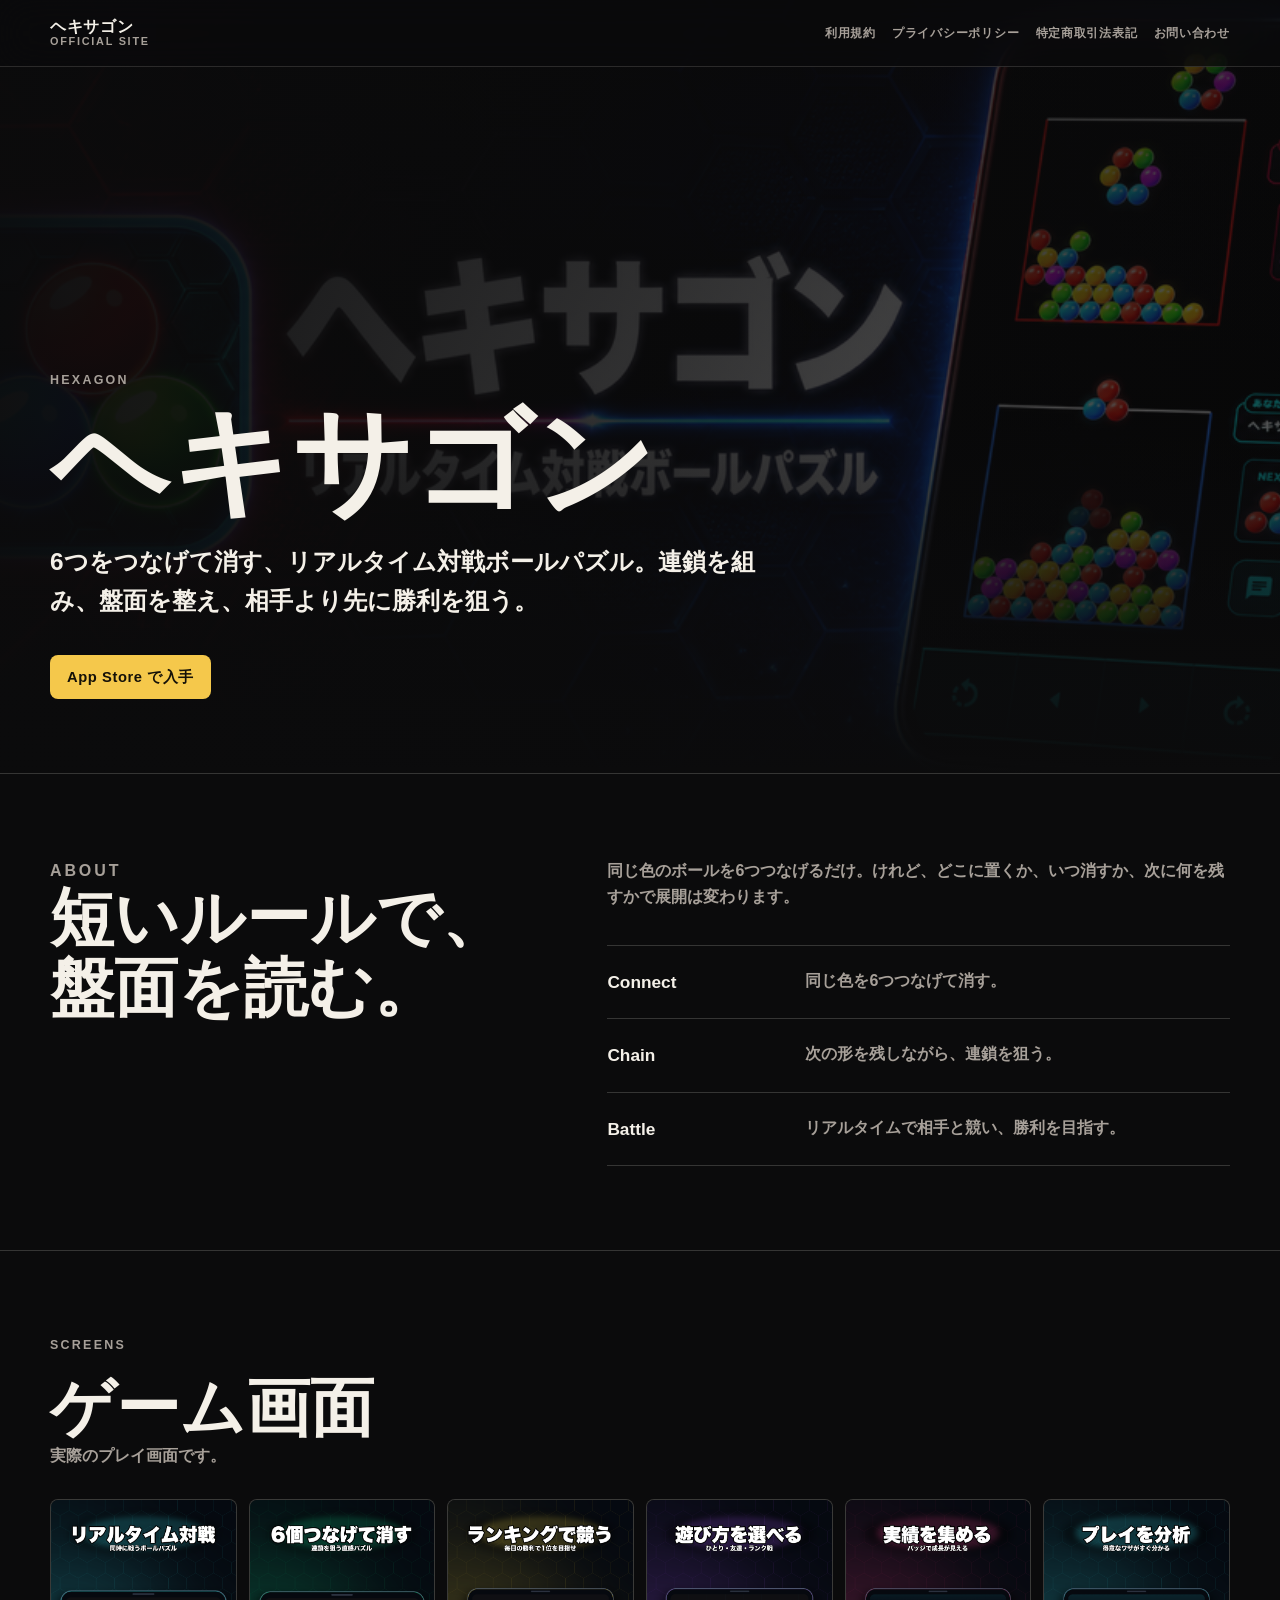
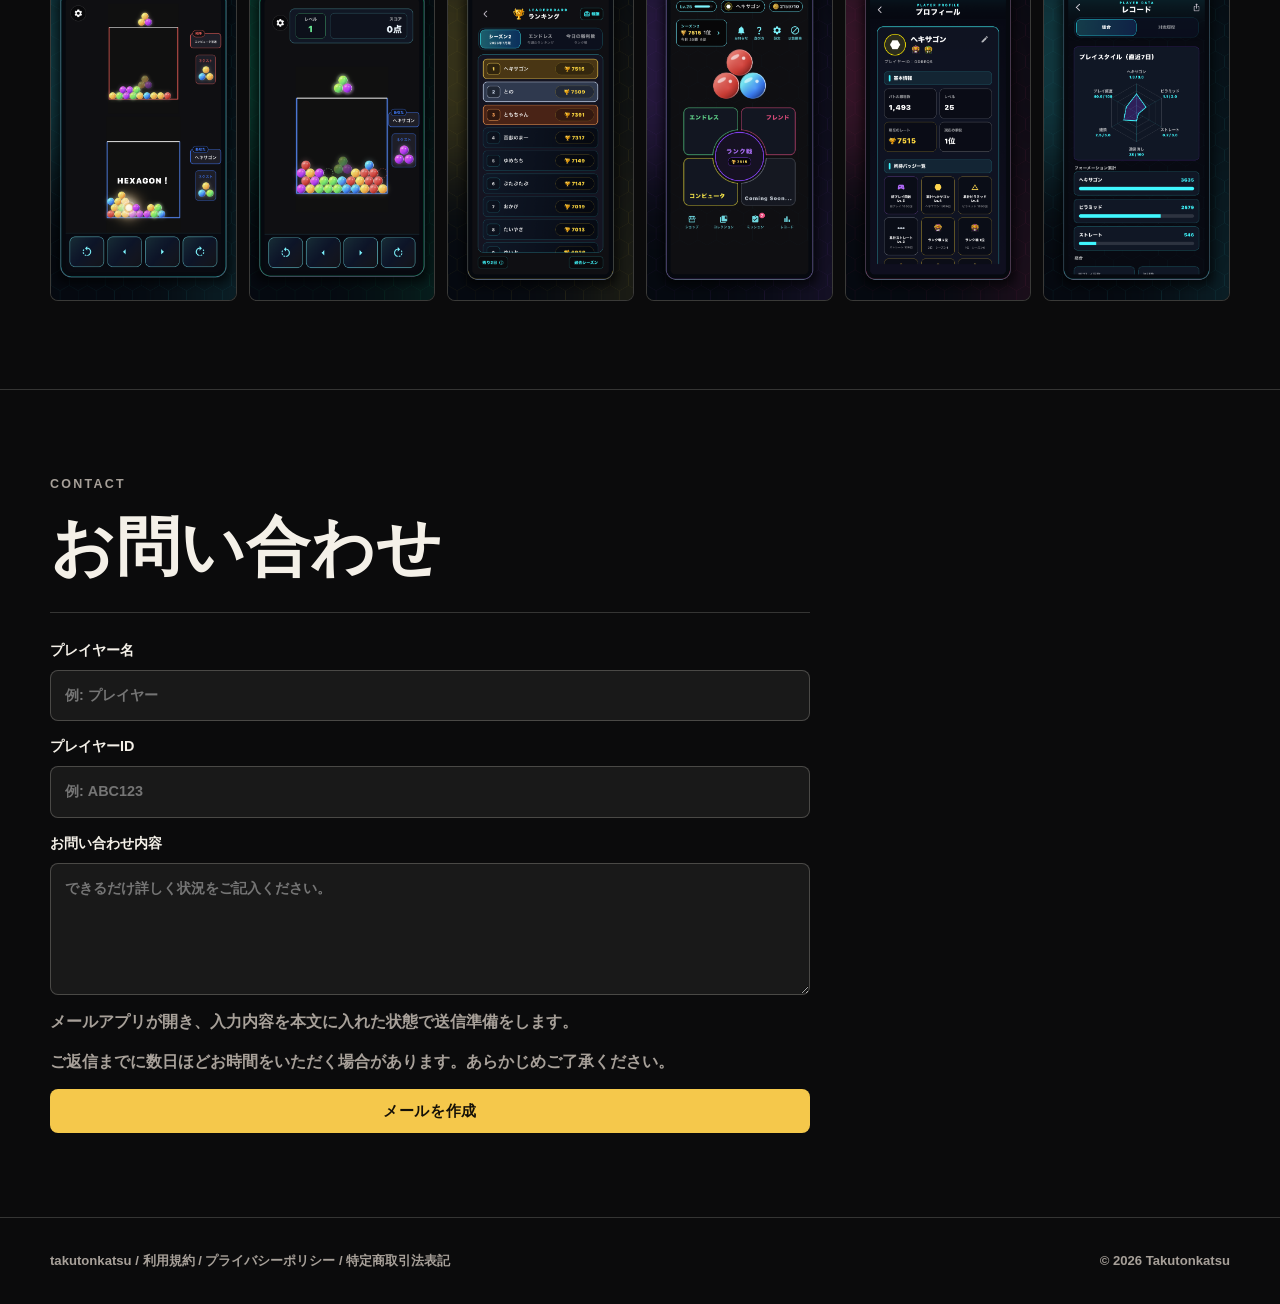
==== commit db33b3d4: "Refine Hexagon official site design" ====
--- a/index.html
+++ b/index.html
@@ -13,16 +13,14 @@
   <style>
     :root {
       color-scheme: dark;
-      --bg: #101114;
-      --ink: #f7f3eb;
-      --paper: #fff8e6;
-      --muted: #b8b1a4;
-      --line: rgba(247, 243, 235, .16);
-      --surface: rgba(255, 255, 255, .055);
-      --surface-strong: rgba(255, 255, 255, .09);
-      --hex: #ffd24a;
-      --blue: #46b3ff;
-      --green: #6de59b;
+      --bg: #0b0b0c;
+      --ink: #f4f0e8;
+      --muted: #a7a099;
+      --line: rgba(244, 240, 232, .18);
+      --line-strong: rgba(244, 240, 232, .34);
+      --yellow: #f5c84b;
+      --blue: #51b8ff;
+      --panel: rgba(244, 240, 232, .07);
     }
 
     * { box-sizing: border-box; }
@@ -32,14 +30,10 @@
     body {
       margin: 0;
       min-width: 320px;
-      color: var(--ink);
-      background:
-        linear-gradient(rgba(255, 255, 255, .034) 1px, transparent 1px),
-        linear-gradient(90deg, rgba(255, 255, 255, .026) 1px, transparent 1px),
-        linear-gradient(180deg, #15161a 0%, #101114 46%, #0a0b0e 100%);
-      background-size: 30px 30px, 30px 30px, auto;
+      background: var(--bg);
+      color: var(--ink);
       font-family: -apple-system, BlinkMacSystemFont, "Hiragino Sans", "Hiragino Kaku Gothic ProN", "Yu Gothic", Meiryo, sans-serif;
-      line-height: 1.7;
+      line-height: 1.65;
     }
 
     a { color: inherit; }
@@ -51,25 +45,25 @@
     }
 
     .site-header {
-      position: sticky;
-      top: 0;
+      position: fixed;
+      inset: 0 0 auto;
       z-index: 20;
-      border-bottom: 1px solid var(--line);
-      background: rgba(16, 17, 20, .86);
-      backdrop-filter: blur(16px);
+      border-bottom: 1px solid rgba(244, 240, 232, .14);
+      background: rgba(11, 11, 12, .72);
+      backdrop-filter: blur(18px);
     }
 
     .nav,
-    main {
-      width: min(1120px, calc(100% - 32px));
+    .section-inner {
+      width: min(1180px, calc(100% - 36px));
       margin: 0 auto;
     }
 
     .nav {
-      padding: 14px 0;
+      min-height: 66px;
       display: grid;
       grid-template-columns: auto minmax(0, 1fr);
-      gap: 18px;
+      gap: 22px;
       align-items: center;
     }
 
@@ -80,8 +74,7 @@
 
     .brand strong {
       display: block;
-      color: var(--ink);
-      font-size: 20px;
+      font-size: 1rem;
       font-weight: 950;
       letter-spacing: .04em;
       line-height: 1.1;
@@ -90,162 +83,208 @@
     .brand span {
       display: block;
       color: var(--muted);
-      font-size: 11px;
+      font-size: .68rem;
       font-weight: 850;
-      letter-spacing: .14em;
+      letter-spacing: .16em;
       line-height: 1.1;
       text-transform: uppercase;
     }
 
     .tabs {
-      display: grid;
-      grid-template-columns: repeat(4, minmax(0, 1fr));
-      gap: 8px;
-    }
-
-    .tabs a,
+      display: flex;
+      flex-wrap: wrap;
+      justify-content: flex-end;
+      gap: 16px;
+    }
+
+    .tabs a {
+      color: var(--muted);
+      font-size: .78rem;
+      font-weight: 850;
+      letter-spacing: .06em;
+      text-decoration: none;
+    }
+
+    .tabs a:hover,
+    .tabs a:focus-visible {
+      color: var(--ink);
+      outline: none;
+    }
+
+    .hero {
+      position: relative;
+      min-height: 86svh;
+      padding: 130px 0 74px;
+      overflow: hidden;
+      border-bottom: 1px solid var(--line);
+      display: grid;
+      align-items: end;
+    }
+
+    .hero-bg {
+      position: absolute;
+      inset: 0;
+      z-index: -2;
+    }
+
+    .hero-bg img {
+      height: 100%;
+      object-fit: cover;
+      filter: saturate(.95) contrast(1.02);
+      opacity: .62;
+    }
+
+    .hero::after {
+      content: "";
+      position: absolute;
+      inset: 0;
+      z-index: -1;
+      background:
+        linear-gradient(90deg, rgba(11, 11, 12, .96) 0%, rgba(11, 11, 12, .72) 48%, rgba(11, 11, 12, .42) 100%),
+        linear-gradient(0deg, #0b0b0c 0%, rgba(11, 11, 12, .1) 46%, rgba(11, 11, 12, .38) 100%);
+    }
+
+    .kicker,
+    .section-label {
+      margin: 0 0 18px;
+      color: var(--muted);
+      font-size: .78rem;
+      font-weight: 900;
+      letter-spacing: .18em;
+      text-transform: uppercase;
+    }
+
+    h1 {
+      margin: 0;
+      max-width: 920px;
+      font-size: 7.4rem;
+      line-height: .9;
+      letter-spacing: 0;
+    }
+
+    .lead {
+      margin: 28px 0 0;
+      max-width: 720px;
+      color: var(--ink);
+      font-size: 1.52rem;
+      font-weight: 850;
+      line-height: 1.6;
+    }
+
+    .actions {
+      display: flex;
+      flex-wrap: wrap;
+      gap: 14px;
+      margin-top: 34px;
+    }
+
     .button {
-      min-height: 42px;
+      min-height: 44px;
       display: inline-flex;
       align-items: center;
       justify-content: center;
-      border: 1px solid var(--line);
+      border: 1px solid var(--line-strong);
       border-radius: 8px;
-      padding: 0 14px;
-      background: rgba(255, 255, 255, .055);
-      color: var(--ink);
-      font-size: 13px;
-      font-weight: 850;
-      line-height: 1.35;
+      padding: 0 16px;
+      background: rgba(244, 240, 232, .08);
+      color: var(--ink);
+      font: inherit;
+      font-size: .92rem;
+      font-weight: 900;
+      letter-spacing: .04em;
       text-align: center;
       text-decoration: none;
-    }
-
-    .tabs a:hover,
-    .tabs a:focus-visible,
+      cursor: pointer;
+    }
+
+    .button.primary {
+      border-color: rgba(245, 200, 75, .76);
+      background: var(--yellow);
+      color: #151108;
+    }
+
     .button:hover,
     .button:focus-visible {
-      border-color: rgba(255, 210, 74, .78);
+      border-color: var(--yellow);
       outline: none;
     }
 
-    .hero {
-      padding: 58px 0 66px;
-      display: grid;
-      grid-template-columns: minmax(0, .92fr) minmax(320px, 1.08fr);
-      gap: 36px;
-      align-items: center;
-    }
-
-    .kicker,
-    .section-label {
-      margin: 0 0 16px;
-      color: var(--muted);
-      font-size: 13px;
-      font-weight: 850;
-      letter-spacing: .16em;
-      text-transform: uppercase;
-    }
-
-    h1 {
-      margin: 0;
-      font-size: 7rem;
-      line-height: .92;
-      letter-spacing: 0;
-    }
-
-    .lead {
-      margin: 24px 0 0;
-      max-width: 650px;
-      color: var(--paper);
-      font-size: 1.45rem;
-      font-weight: 850;
-      line-height: 1.55;
-    }
-
-    .download-actions {
-      display: flex;
-      flex-wrap: wrap;
-      gap: 10px;
-      margin-top: 24px;
-    }
-
-    .button.primary {
-      border-color: rgba(255, 210, 74, .78);
-      background: var(--hex);
-      color: #15120a;
-      font-size: 15px;
-    }
-
-    .hero-image {
-      overflow: hidden;
-      border: 1px solid var(--line);
-      border-radius: 8px;
-      background: var(--surface);
-    }
-
     section {
-      padding: 64px 0;
-      border-top: 1px solid var(--line);
+      border-bottom: 1px solid var(--line);
+      padding: 84px 0;
+    }
+
+    .statement {
+      display: grid;
+      grid-template-columns: .9fr 1.1fr;
+      gap: 48px;
+      align-items: start;
     }
 
     h2 {
       margin: 0;
-      font-size: 3.25rem;
-      line-height: 1.15;
+      font-size: 4rem;
+      line-height: 1.08;
       letter-spacing: 0;
     }
 
-    .feature-grid {
-      display: grid;
-      grid-template-columns: repeat(3, minmax(0, 1fr));
-      gap: 12px;
-      margin-top: 26px;
-    }
-
-    .feature {
-      border: 1px solid var(--line);
-      border-radius: 8px;
-      padding: 18px;
-      background: var(--surface);
-    }
-
-    .feature strong {
-      display: block;
-      margin-bottom: 8px;
-      color: var(--ink);
-      font-size: 17px;
-    }
-
-    .feature p,
+    .statement p,
     .section-copy,
     .form-help {
       margin: 0;
       color: var(--muted);
-      font-weight: 700;
-    }
-
-    .screenshots {
-      display: grid;
-      grid-template-columns: repeat(3, minmax(0, 1fr));
+      font-size: 1rem;
+      font-weight: 730;
+    }
+
+    .rules {
+      display: grid;
+      gap: 0;
+      border-top: 1px solid var(--line);
+      margin-top: 34px;
+    }
+
+    .rule {
+      display: grid;
+      grid-template-columns: 170px 1fr;
+      gap: 28px;
+      padding: 22px 0;
+      border-bottom: 1px solid var(--line);
+    }
+
+    .rule strong {
+      color: var(--ink);
+      font-size: 1.08rem;
+    }
+
+    .rule span {
+      color: var(--muted);
+      font-weight: 720;
+    }
+
+    .screens {
+      display: grid;
+      grid-template-columns: repeat(6, minmax(160px, 1fr));
       gap: 12px;
-      margin-top: 26px;
-    }
-
-    .screenshots img {
+      margin-top: 30px;
+      overflow-x: auto;
+      padding-bottom: 4px;
+    }
+
+    .screens img {
+      min-width: 160px;
       border: 1px solid var(--line);
       border-radius: 8px;
-      background: var(--surface);
+      background: #111;
     }
 
     .contact-form {
-      max-width: 720px;
+      max-width: 760px;
       display: grid;
       gap: 14px;
-      border: 1px solid var(--line);
-      border-radius: 8px;
-      padding: clamp(18px, 3vw, 26px);
-      background: var(--surface-strong);
+      margin-top: 30px;
+      border-top: 1px solid var(--line);
+      padding-top: 26px;
     }
 
     #contact { scroll-margin-top: 88px; }
@@ -253,21 +292,21 @@
     label {
       display: grid;
       gap: 7px;
-      color: var(--paper);
-      font-size: 14px;
+      color: var(--ink);
+      font-size: .9rem;
       font-weight: 850;
     }
 
     input,
     textarea {
       width: 100%;
-      border: 1px solid rgba(247, 243, 235, .18);
+      border: 1px solid rgba(244, 240, 232, .22);
       border-radius: 8px;
-      padding: 12px 13px;
-      background: #0b0c0f;
+      padding: 13px 14px;
+      background: rgba(244, 240, 232, .06);
       color: var(--ink);
       font: inherit;
-      font-weight: 700;
+      font-weight: 720;
     }
 
     textarea {
@@ -277,55 +316,72 @@
 
     input:focus,
     textarea:focus {
-      border-color: rgba(255, 210, 74, .85);
+      border-color: rgba(245, 200, 75, .82);
       outline: none;
     }
 
     footer {
-      border-top: 1px solid var(--line);
-      padding: 30px 16px;
+      width: min(1180px, calc(100% - 36px));
+      margin: 0 auto;
+      padding: 32px 0;
       color: var(--muted);
-      text-align: center;
-      font-size: 13px;
-      font-weight: 700;
-    }
-
-    footer p { margin: 6px 0; }
-    footer a { text-decoration: none; }
-
-    @media (max-width: 860px) {
+      font-size: .82rem;
+      font-weight: 720;
+      display: flex;
+      flex-wrap: wrap;
+      justify-content: space-between;
+      gap: 14px;
+    }
+
+    footer a {
+      color: inherit;
+      text-decoration: none;
+    }
+
+    @media (max-width: 880px) {
       .nav,
+      .statement {
+        grid-template-columns: 1fr;
+      }
+
+      .tabs {
+        justify-content: flex-start;
+      }
+
+      h1 {
+        font-size: 5.2rem;
+      }
+
+      h2 {
+        font-size: 3rem;
+      }
+    }
+
+    @media (max-width: 560px) {
+      .nav {
+        padding: 14px 0;
+      }
+
+      .tabs {
+        display: grid;
+        grid-template-columns: repeat(2, minmax(0, 1fr));
+        gap: 10px;
+      }
+
+      .tabs a {
+        min-height: 40px;
+        display: flex;
+        align-items: center;
+        justify-content: center;
+        border: 1px solid var(--line);
+        border-radius: 8px;
+        padding: 7px;
+        text-align: center;
+      }
+
       .hero {
-        grid-template-columns: 1fr;
-      }
-
-      .tabs {
-        grid-template-columns: repeat(2, minmax(0, 1fr));
-      }
-
-      .feature-grid,
-      .screenshots {
-        grid-template-columns: repeat(2, minmax(0, 1fr));
-      }
-
-      h1 {
-        font-size: 5rem;
-      }
-
-      h2 {
-        font-size: 2.75rem;
-      }
-    }
-
-    @media (max-width: 520px) {
-      .tabs a {
-        min-height: 44px;
-        padding: 8px 6px;
-        font-size: 12px;
-      }
-
-      .hero {
-        padding-top: 38px;
+        min-height: 82svh;
+        padding-top: 170px;
       }
 
       h1 {
@@ -333,20 +389,23 @@
       }
 
       h2 {
-        font-size: 2.15rem;
+        font-size: 2.25rem;
       }
 
       .lead {
-        font-size: 1.15rem;
-      }
-
-      .feature-grid,
-      .screenshots {
+        font-size: 1.14rem;
+      }
+
+      section {
+        padding: 62px 0;
+      }
+
+      .rule {
         grid-template-columns: 1fr;
-      }
-
-      .download-actions .button,
-      .contact-form .button {
+        gap: 8px;
+      }
+
+      .button {
         width: 100%;
       }
     }
@@ -370,78 +429,89 @@
 
   <main>
     <section class="hero" aria-label="ヘキサゴン">
-      <div class="hero-copy">
+      <div class="hero-bg" aria-hidden="true">
+        <img src="./assets/images/appstore/android-feature.png" alt="">
+      </div>
+      <div class="section-inner">
         <p class="kicker">Hexagon</p>
         <h1>ヘキサゴン</h1>
-        <p class="lead">リアルタイム対戦ボールパズル。6つをつなげて消し、連鎖とフォーメーションで勝利を狙うゲームです。</p>
-        <div class="download-actions">
+        <p class="lead">6つをつなげて消す、リアルタイム対戦ボールパズル。連鎖を組み、盤面を整え、相手より先に勝利を狙う。</p>
+        <div class="actions">
           <a class="button primary" href="https://apps.apple.com/jp/app/id6766177240">App Store で入手</a>
         </div>
       </div>
-      <div class="hero-image">
-        <img src="./assets/images/appstore/android-feature.png" alt="ヘキサゴンのキービジュアル">
-      </div>
     </section>
 
-    <section aria-labelledby="features-title">
-      <p class="section-label">Play</p>
-      <h2 id="features-title">短いルールで、盤面を組み立てる。</h2>
-      <div class="feature-grid">
-        <div class="feature">
-          <strong>6つをつなげる</strong>
-          <p>同じ色のボールをつなげて消す、すぐにわかるパズルルール。</p>
+    <section aria-labelledby="about-title">
+      <div class="section-inner statement">
+        <div>
+          <p class="section-label">About</p>
+          <h2 id="about-title">短いルールで、盤面を読む。</h2>
         </div>
-        <div class="feature">
-          <strong>連鎖を狙う</strong>
-          <p>置き方と消し方を考えて、次の一手につながる形を作る。</p>
-        </div>
-        <div class="feature">
-          <strong>リアルタイム対戦</strong>
-          <p>相手の動きも見ながら、スピードと判断力で競い合う。</p>
+        <div>
+          <p class="section-copy">同じ色のボールを6つつなげるだけ。けれど、どこに置くか、いつ消すか、次に何を残すかで展開は変わります。</p>
+          <div class="rules">
+            <div class="rule">
+              <strong>Connect</strong>
+              <span>同じ色を6つつなげて消す。</span>
+            </div>
+            <div class="rule">
+              <strong>Chain</strong>
+              <span>次の形を残しながら、連鎖を狙う。</span>
+            </div>
+            <div class="rule">
+              <strong>Battle</strong>
+              <span>リアルタイムで相手と競い、勝利を目指す。</span>
+            </div>
+          </div>
         </div>
       </div>
     </section>
 
     <section aria-labelledby="screens-title">
-      <p class="section-label">Screens</p>
-      <h2 id="screens-title">スクリーンショット</h2>
-      <p class="section-copy">実際のゲーム画面です。</p>
-      <div class="screenshots">
-        <img src="./assets/images/appstore/iphone-01.png" alt="ヘキサゴンのスクリーンショット1">
-        <img src="./assets/images/appstore/iphone-02.png" alt="ヘキサゴンのスクリーンショット2">
-        <img src="./assets/images/appstore/iphone-03.png" alt="ヘキサゴンのスクリーンショット3">
-        <img src="./assets/images/appstore/iphone-04.png" alt="ヘキサゴンのスクリーンショット4">
-        <img src="./assets/images/appstore/iphone-05.png" alt="ヘキサゴンのスクリーンショット5">
-        <img src="./assets/images/appstore/iphone-06.png" alt="ヘキサゴンのスクリーンショット6">
+      <div class="section-inner">
+        <p class="section-label">Screens</p>
+        <h2 id="screens-title">ゲーム画面</h2>
+        <p class="section-copy">実際のプレイ画面です。</p>
+        <div class="screens">
+          <img src="./assets/images/appstore/iphone-01.png" alt="ヘキサゴンのスクリーンショット1">
+          <img src="./assets/images/appstore/iphone-02.png" alt="ヘキサゴンのスクリーンショット2">
+          <img src="./assets/images/appstore/iphone-03.png" alt="ヘキサゴンのスクリーンショット3">
+          <img src="./assets/images/appstore/iphone-04.png" alt="ヘキサゴンのスクリーンショット4">
+          <img src="./assets/images/appstore/iphone-05.png" alt="ヘキサゴンのスクリーンショット5">
+          <img src="./assets/images/appstore/iphone-06.png" alt="ヘキサゴンのスクリーンショット6">
+        </div>
       </div>
     </section>
 
     <section id="contact" aria-labelledby="contact-title">
-      <p class="section-label">Contact</p>
-      <h2 id="contact-title">お問い合わせ</h2>
-      <form class="contact-form" id="contactForm">
-        <label>
-          プレイヤー名
-          <input id="playerName" name="playerName" type="text" autocomplete="name" placeholder="例: プレイヤー">
-        </label>
-        <label>
-          プレイヤーID
-          <input id="playerId" name="playerId" type="text" inputmode="text" placeholder="例: ABC123">
-        </label>
-        <label>
-          お問い合わせ内容
-          <textarea id="message" name="message" placeholder="できるだけ詳しく状況をご記入ください。"></textarea>
-        </label>
-        <p class="form-help">メールアプリが開き、入力内容を本文に入れた状態で送信準備をします。</p>
-        <p class="form-help">ご返信までに数日ほどお時間をいただく場合があります。あらかじめご了承ください。</p>
-        <button class="button primary" type="submit">メールを作成</button>
-      </form>
+      <div class="section-inner">
+        <p class="section-label">Contact</p>
+        <h2 id="contact-title">お問い合わせ</h2>
+        <form class="contact-form" id="contactForm">
+          <label>
+            プレイヤー名
+            <input id="playerName" name="playerName" type="text" autocomplete="name" placeholder="例: プレイヤー">
+          </label>
+          <label>
+            プレイヤーID
+            <input id="playerId" name="playerId" type="text" inputmode="text" placeholder="例: ABC123">
+          </label>
+          <label>
+            お問い合わせ内容
+            <textarea id="message" name="message" placeholder="できるだけ詳しく状況をご記入ください。"></textarea>
+          </label>
+          <p class="form-help">メールアプリが開き、入力内容を本文に入れた状態で送信準備をします。</p>
+          <p class="form-help">ご返信までに数日ほどお時間をいただく場合があります。あらかじめご了承ください。</p>
+          <button class="button primary" type="submit">メールを作成</button>
+        </form>
+      </div>
     </section>
   </main>
 
   <footer>
-    <p><a href="https://takutonkatsu.com/">takutonkatsu</a> / <a href="./terms.html">利用規約</a> / <a href="./privacy.html">プライバシーポリシー</a> / <a href="./tokushoho.html">特定商取引法表記</a> / <a href="#contact">お問い合わせ</a></p>
-    <p>&copy; 2026 Takutonkatsu. All rights reserved.</p>
+    <span><a href="https://takutonkatsu.com/">takutonkatsu</a> / <a href="./terms.html">利用規約</a> / <a href="./privacy.html">プライバシーポリシー</a> / <a href="./tokushoho.html">特定商取引法表記</a></span>
+    <span>&copy; 2026 Takutonkatsu</span>
   </footer>
 
   <script>
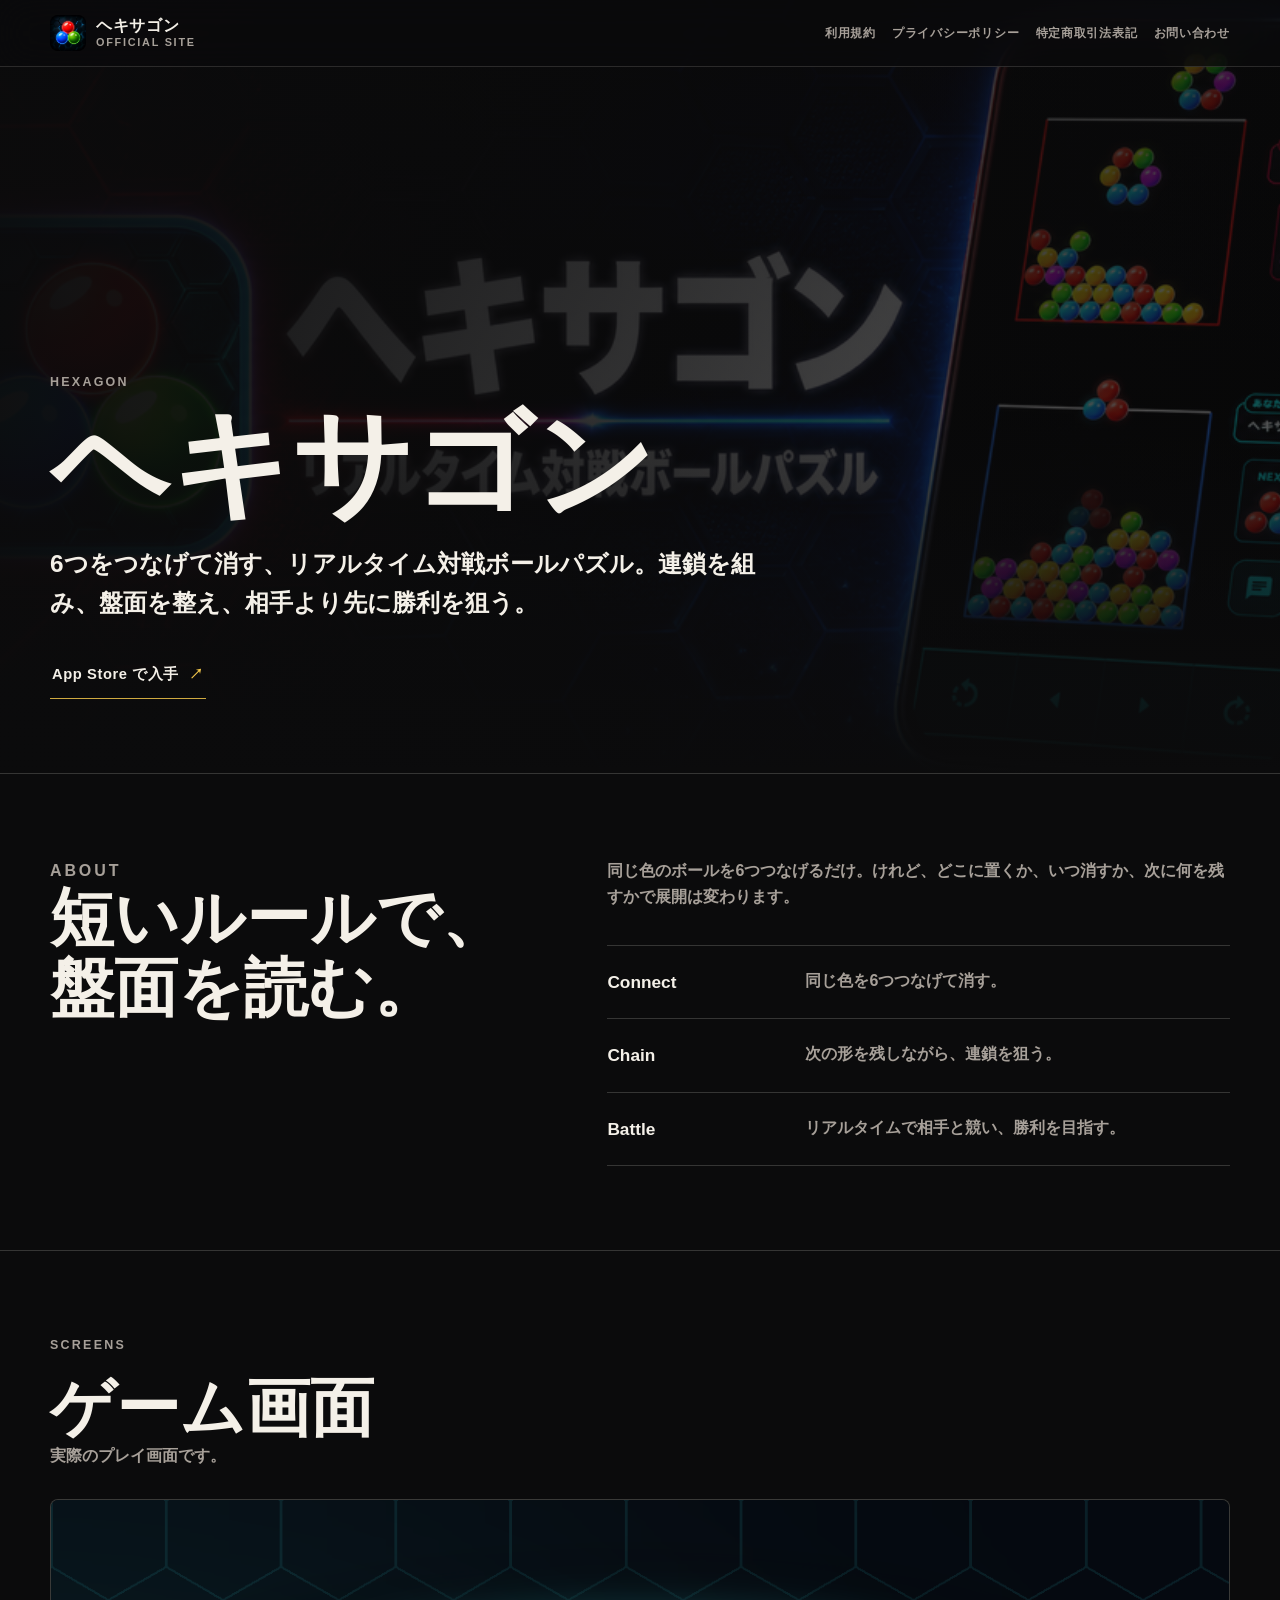
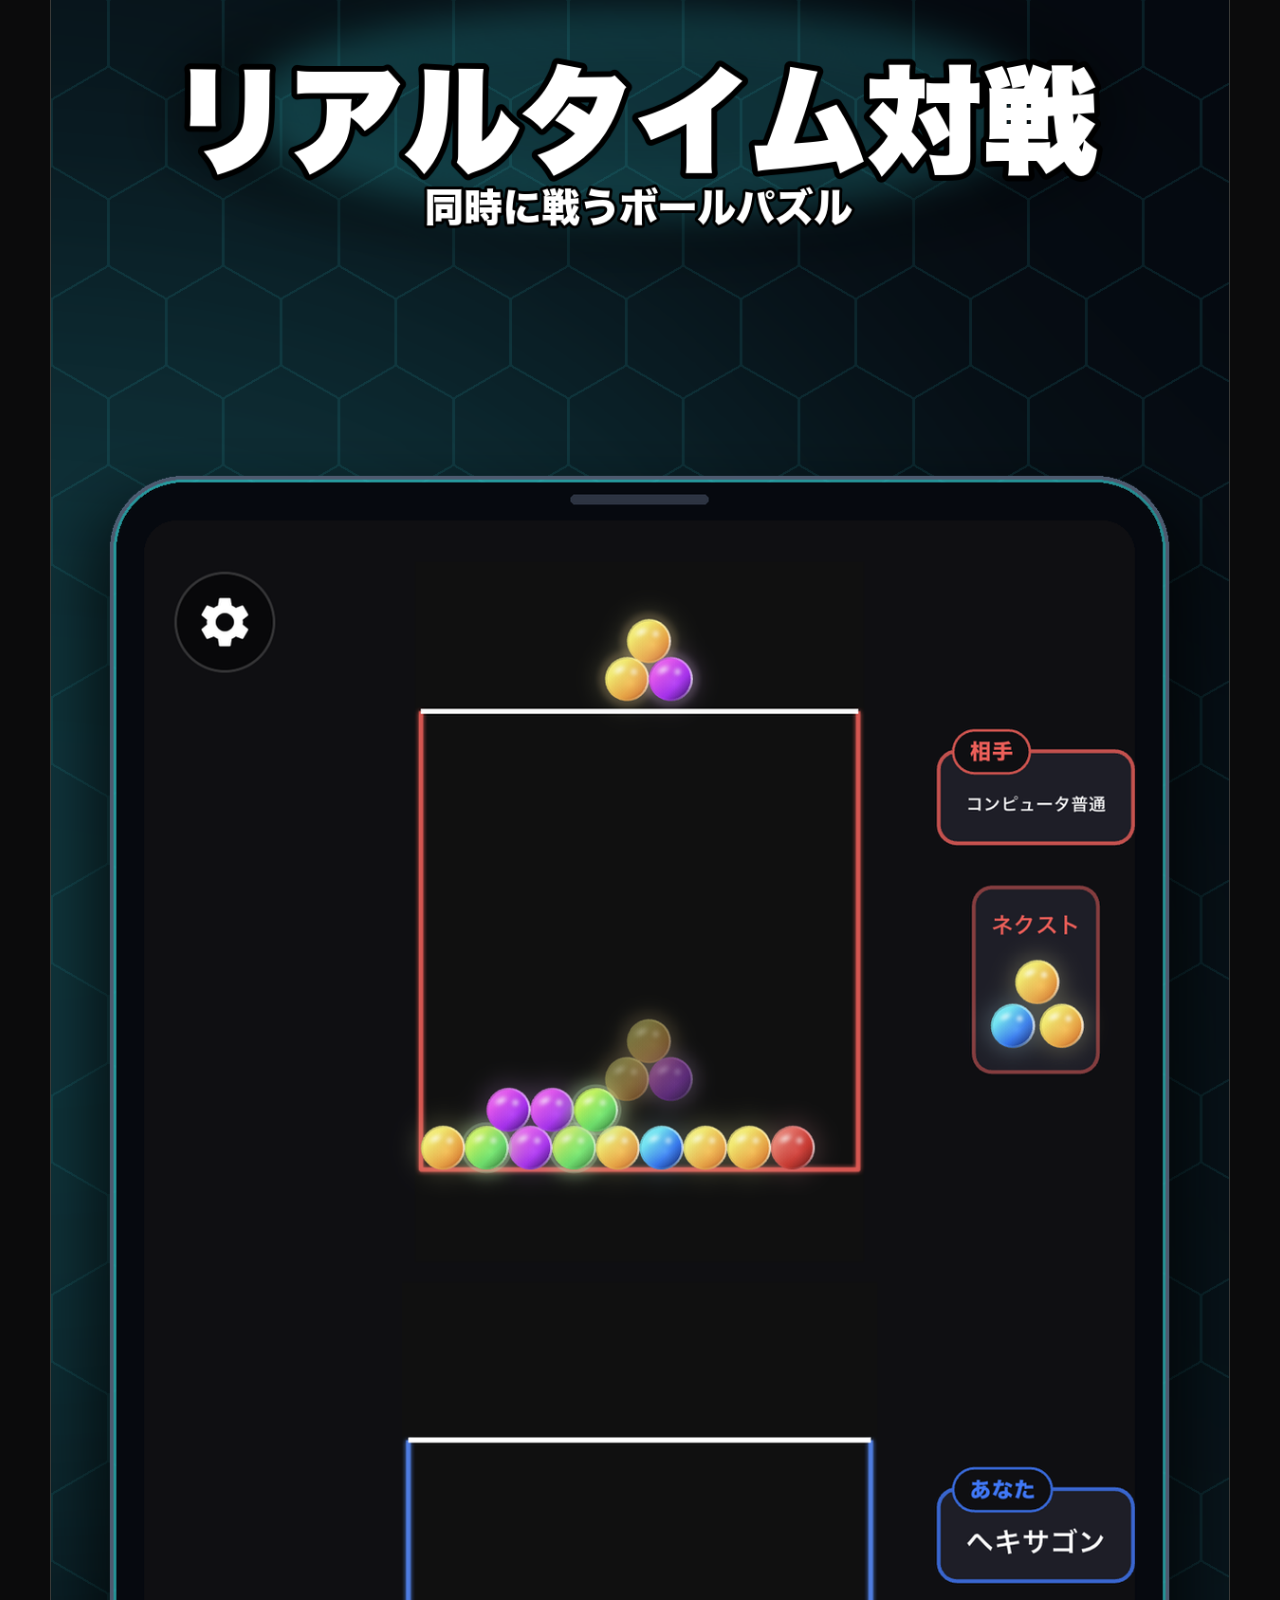
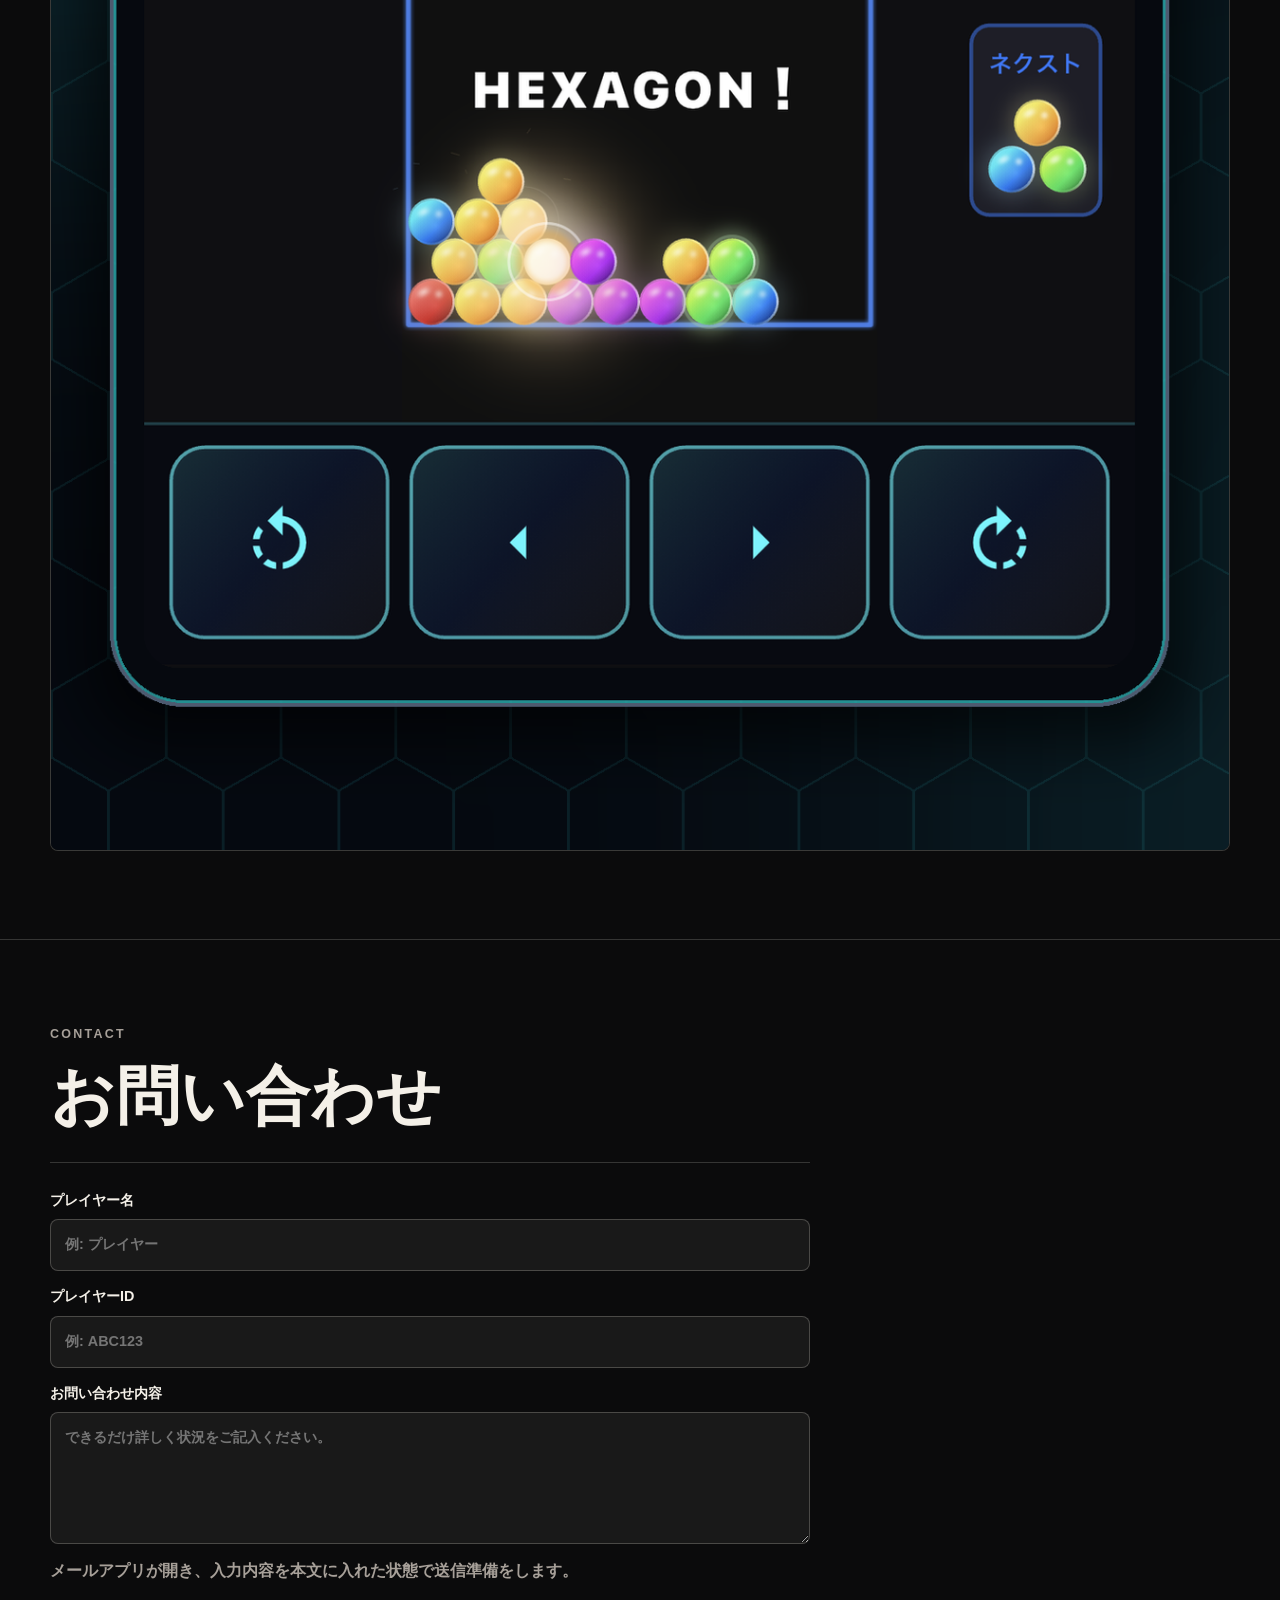
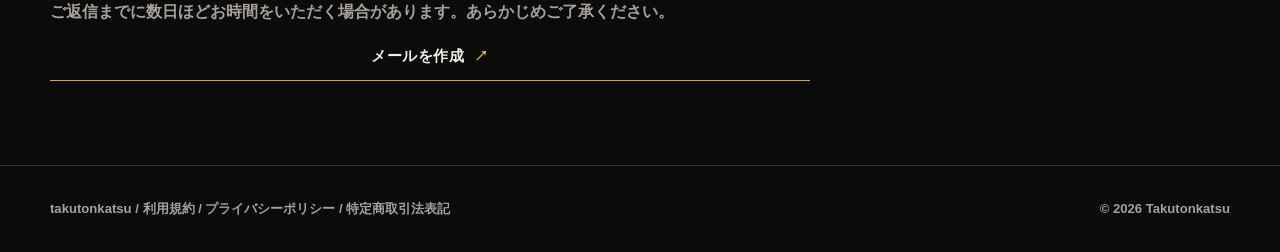
==== commit 6851f7fd: "Refine Hexagon header and mobile layout" ====
--- a/index.html
+++ b/index.html
@@ -68,8 +68,23 @@
     }
 
     .brand {
+      display: inline-flex;
+      align-items: center;
+      gap: 10px;
       text-decoration: none;
       white-space: nowrap;
+    }
+
+    .brand-icon {
+      width: 36px;
+      height: 36px;
+      border-radius: 8px;
+      object-fit: cover;
+    }
+
+    .brand .brand-copy {
+      display: grid;
+      gap: 2px;
     }
 
     .brand strong {
@@ -80,7 +95,7 @@
       line-height: 1.1;
     }
 
-    .brand span {
+    .brand-copy span {
       display: block;
       color: var(--muted);
       font-size: .68rem;
@@ -179,14 +194,15 @@
     }
 
     .button {
-      min-height: 44px;
+      min-height: 42px;
       display: inline-flex;
       align-items: center;
       justify-content: center;
-      border: 1px solid var(--line-strong);
-      border-radius: 8px;
-      padding: 0 16px;
-      background: rgba(244, 240, 232, .08);
+      border: 0;
+      border-bottom: 1px solid var(--line-strong);
+      border-radius: 0;
+      padding: 0 2px 6px;
+      background: transparent;
       color: var(--ink);
       font: inherit;
       font-size: .92rem;
@@ -198,14 +214,21 @@
     }
 
     .button.primary {
-      border-color: rgba(245, 200, 75, .76);
-      background: var(--yellow);
-      color: #151108;
+      border-bottom-color: rgba(245, 200, 75, .84);
+      color: var(--ink);
+    }
+
+    .button.primary::after {
+      content: "↗";
+      margin-left: 10px;
+      color: var(--yellow);
+      font-size: .95em;
     }
 
     .button:hover,
     .button:focus-visible {
-      border-color: var(--yellow);
+      color: var(--yellow);
+      border-bottom-color: var(--yellow);
       outline: none;
     }
 
@@ -263,19 +286,20 @@
     }
 
     .screens {
-      display: grid;
-      grid-template-columns: repeat(6, minmax(160px, 1fr));
+      display: flex;
       gap: 12px;
       margin-top: 30px;
       overflow-x: auto;
       padding-bottom: 4px;
+      scroll-snap-type: x mandatory;
     }
 
     .screens img {
-      min-width: 160px;
+      flex: 0 0 min(220px, 72vw);
       border: 1px solid var(--line);
       border-radius: 8px;
       background: #111;
+      scroll-snap-align: start;
     }
 
     .contact-form {
@@ -363,20 +387,19 @@
       }
 
       .tabs {
-        display: grid;
-        grid-template-columns: repeat(2, minmax(0, 1fr));
-        gap: 10px;
+        display: flex;
+        gap: 14px;
+        overflow-x: auto;
+        padding-bottom: 2px;
       }
 
       .tabs a {
         min-height: 40px;
-        display: flex;
-        align-items: center;
-        justify-content: center;
-        border: 1px solid var(--line);
-        border-radius: 8px;
-        padding: 7px;
-        text-align: center;
+        border: 0;
+        border-bottom: 1px solid transparent;
+        border-radius: 0;
+        padding: 0 0 4px;
+        white-space: nowrap;
       }
 
       .hero {
@@ -405,8 +428,9 @@
         gap: 8px;
       }
 
-      .button {
-        width: 100%;
+      .actions .button,
+      .contact-form .button {
+        width: fit-content;
       }
     }
   </style>
@@ -415,8 +439,11 @@
   <header class="site-header">
     <nav class="nav" aria-label="サイト内ナビゲーション">
       <a class="brand" href="./index.html" aria-label="ヘキサゴン公式サイト ホーム">
-        <strong>ヘキサゴン</strong>
-        <span>Official Site</span>
+        <img class="brand-icon" src="./assets/images/Hexagon_icon.png" alt="">
+        <span class="brand-copy">
+          <strong>ヘキサゴン</strong>
+          <span>Official Site</span>
+        </span>
       </a>
       <div class="tabs">
         <a href="./terms.html">利用規約</a>
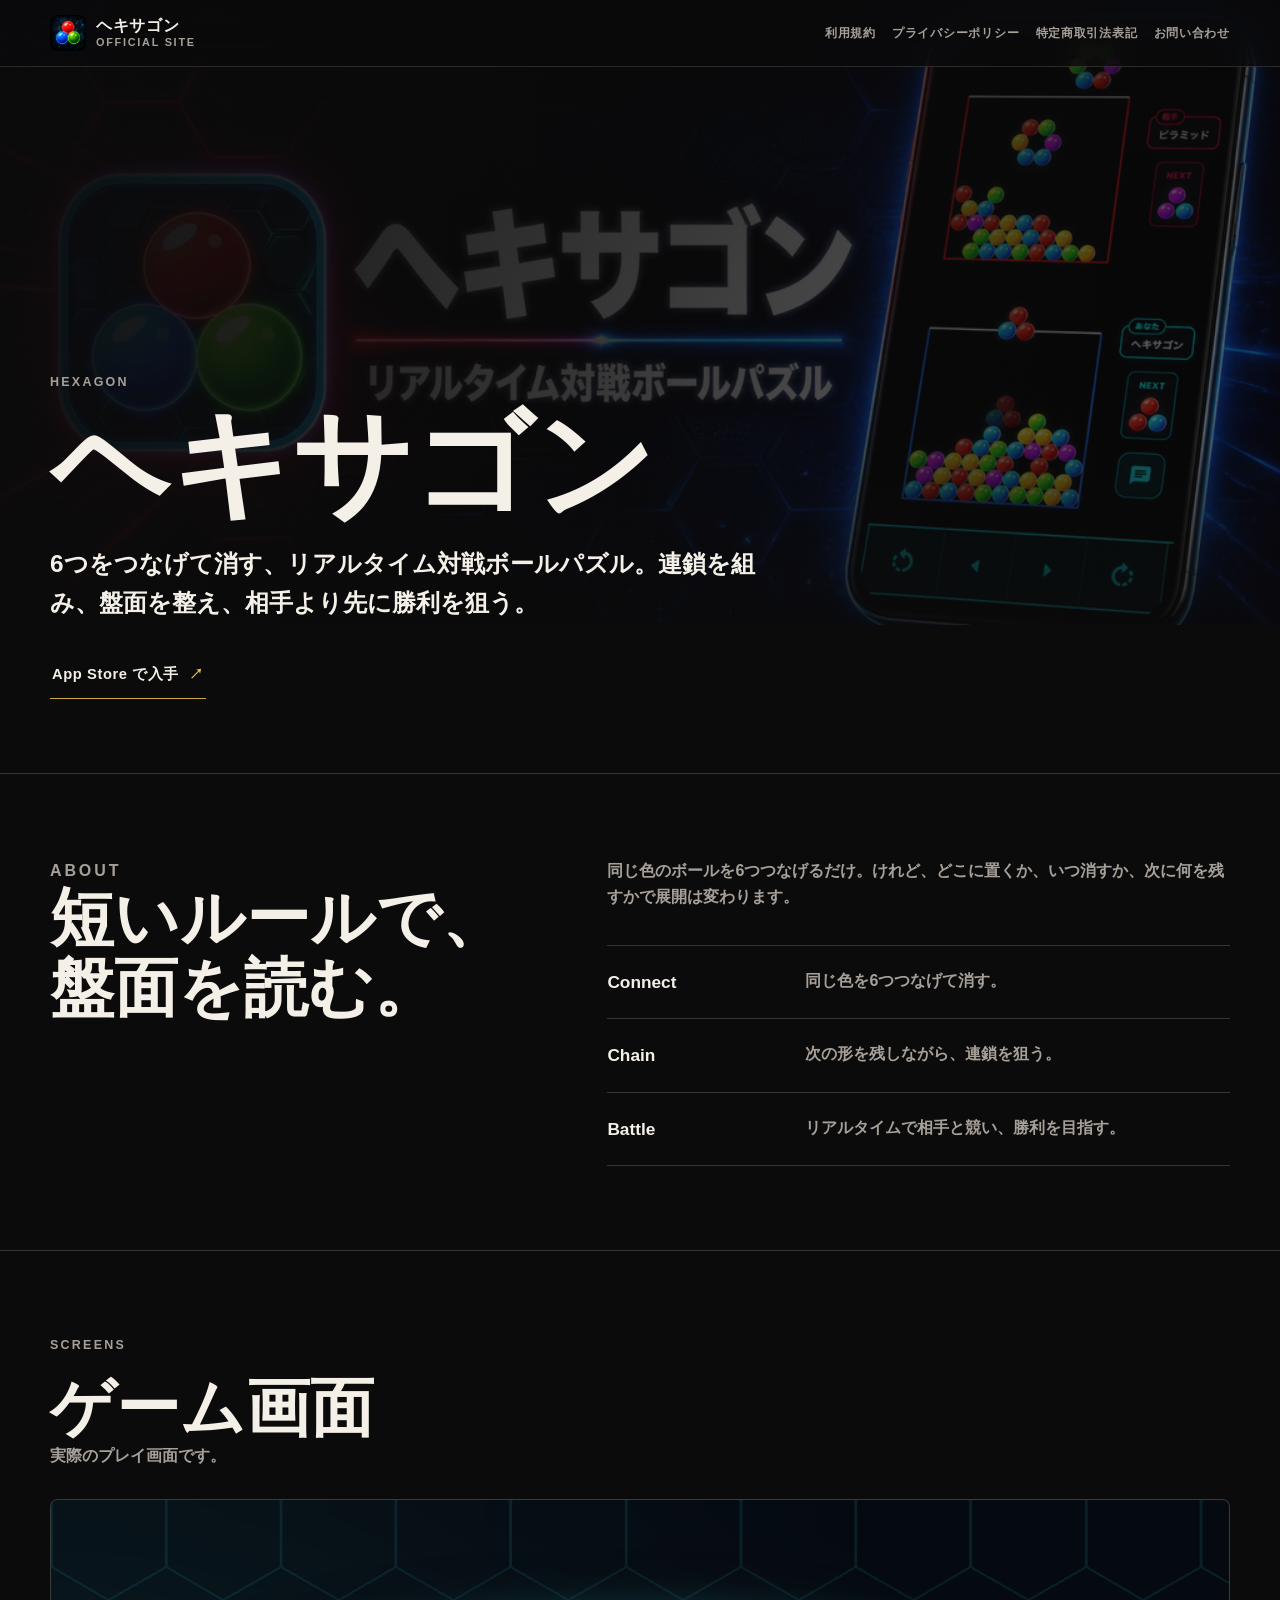
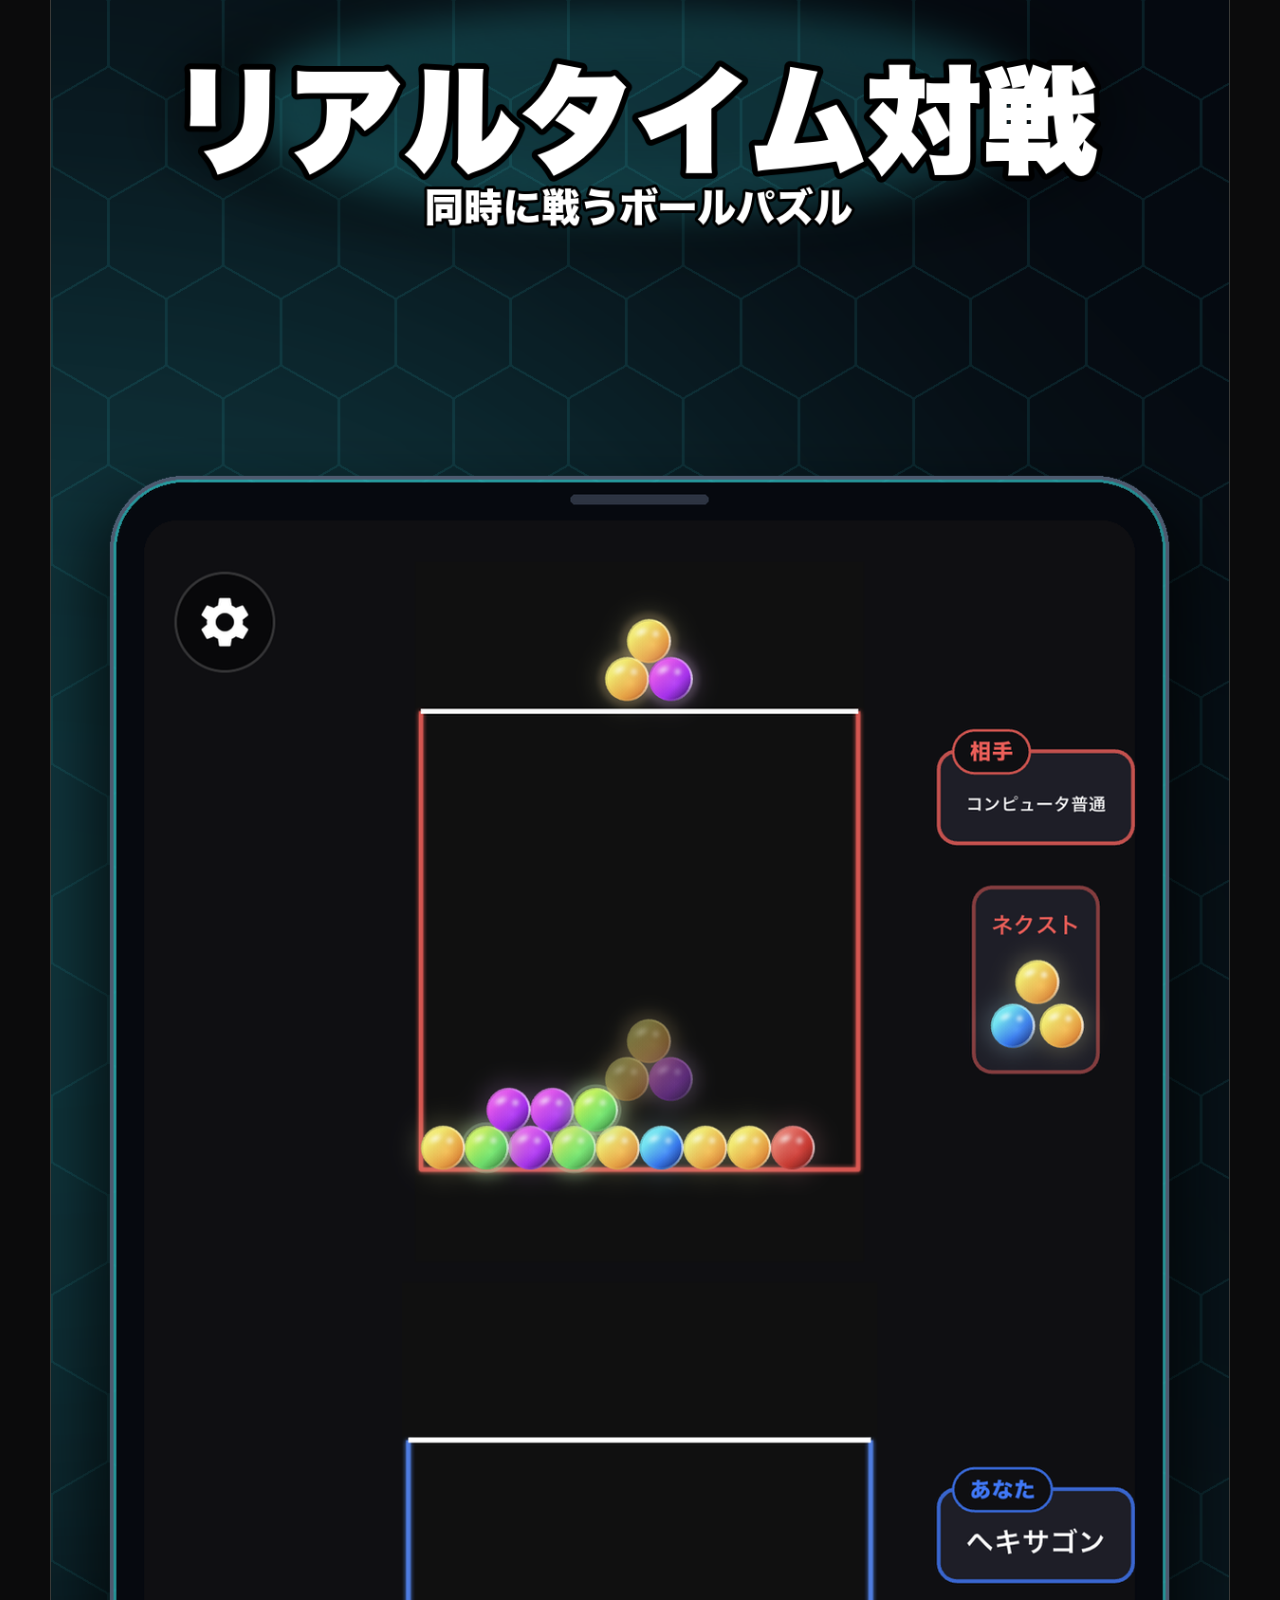
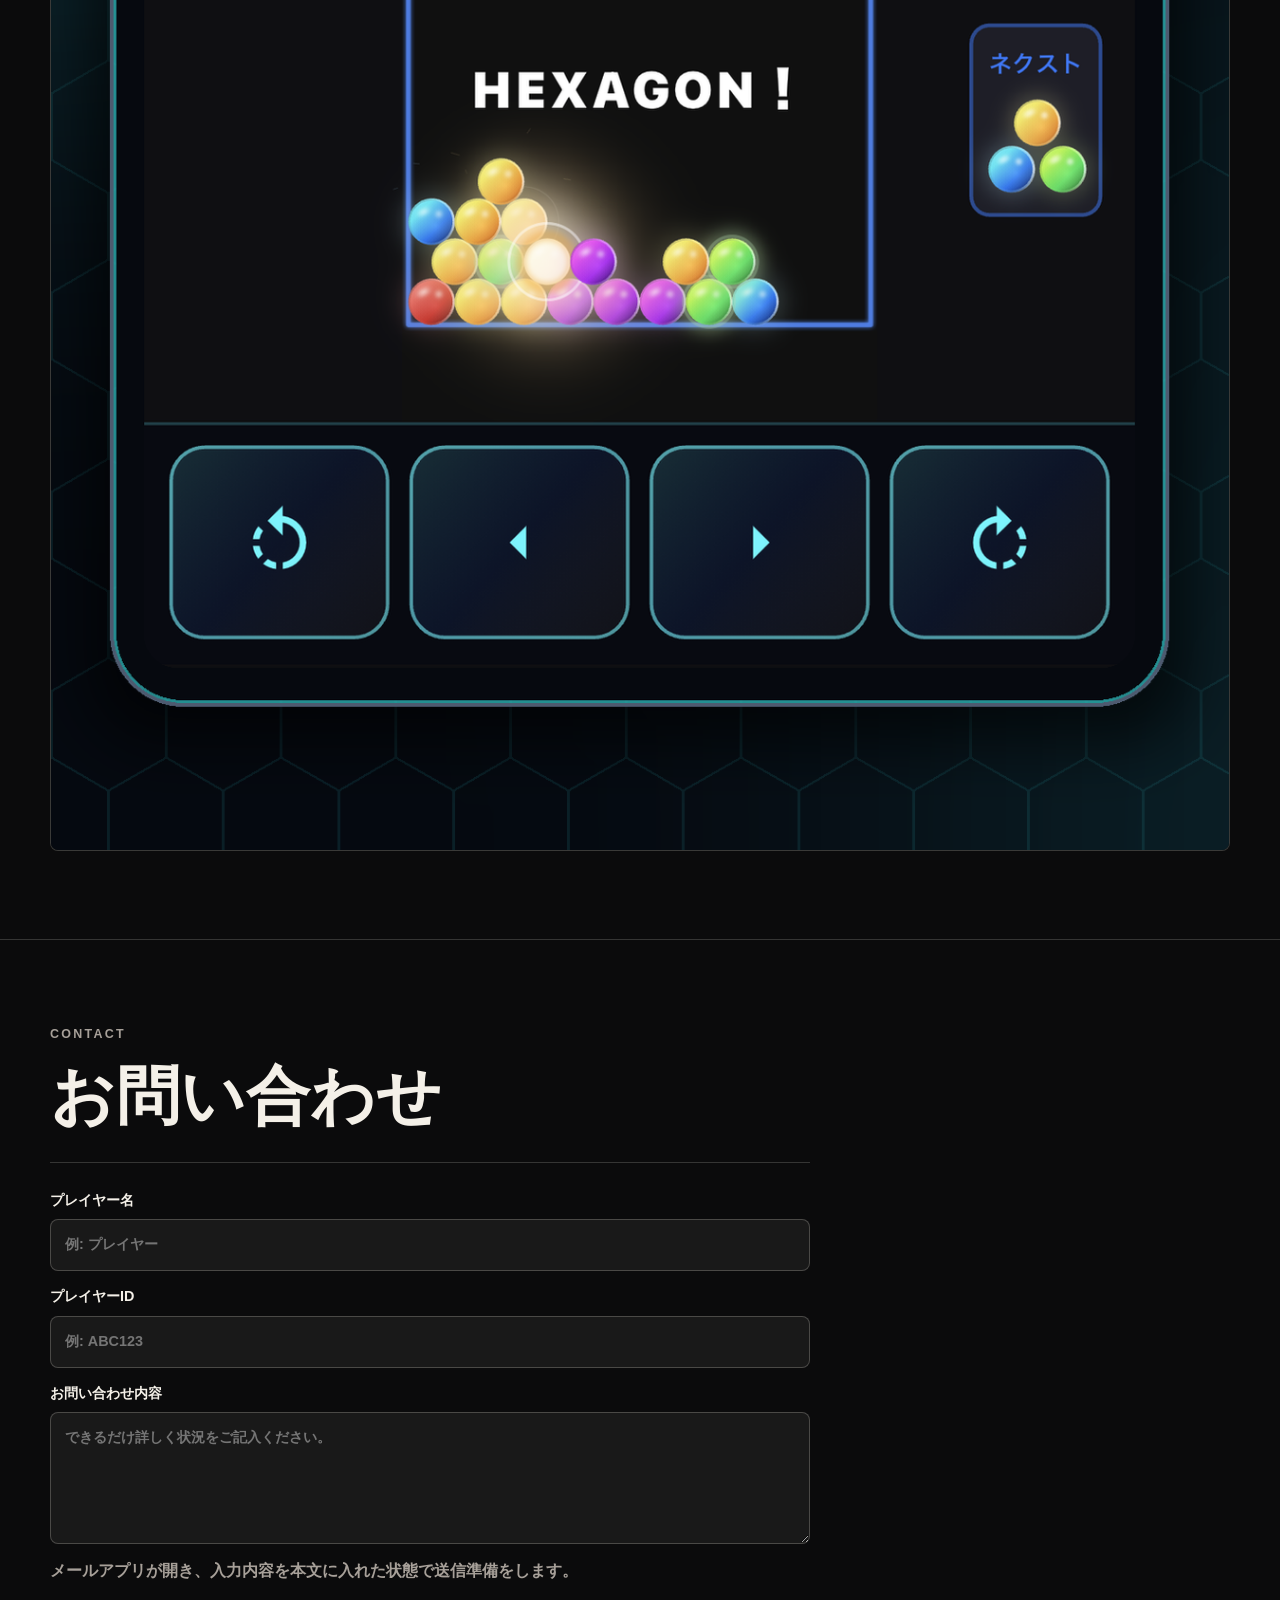
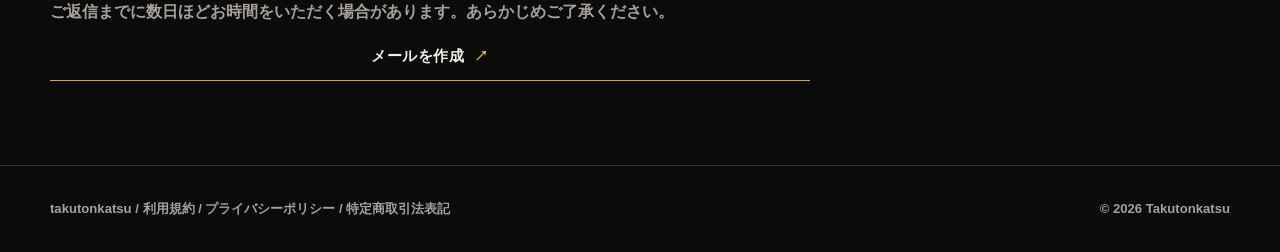
==== commit c6f56460: "Show full Hexagon hero promo image" ====
--- a/index.html
+++ b/index.html
@@ -140,13 +140,16 @@
       position: absolute;
       inset: 0;
       z-index: -2;
+      background: #0b0b0c;
     }
 
     .hero-bg img {
+      width: 100%;
       height: 100%;
-      object-fit: cover;
+      object-fit: contain;
+      object-position: center top;
       filter: saturate(.95) contrast(1.02);
-      opacity: .62;
+      opacity: .78;
     }
 
     .hero::after {
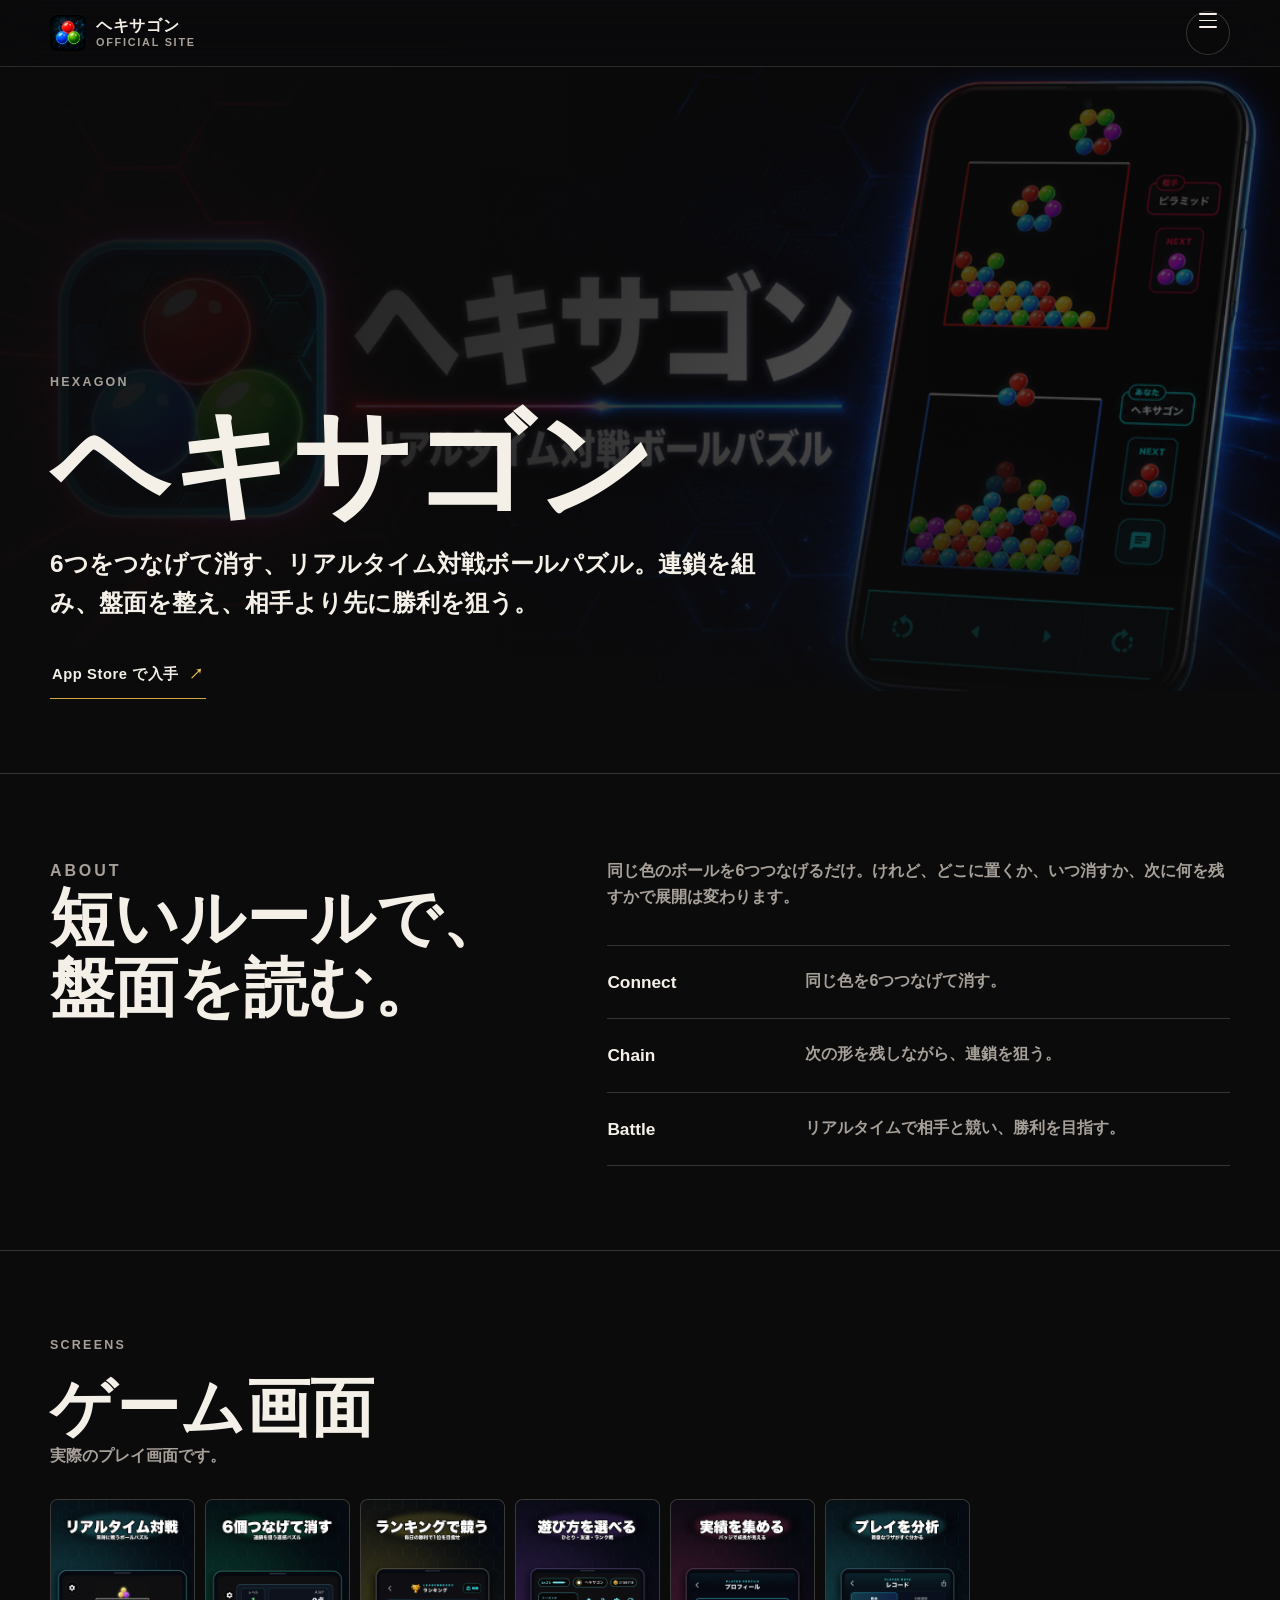
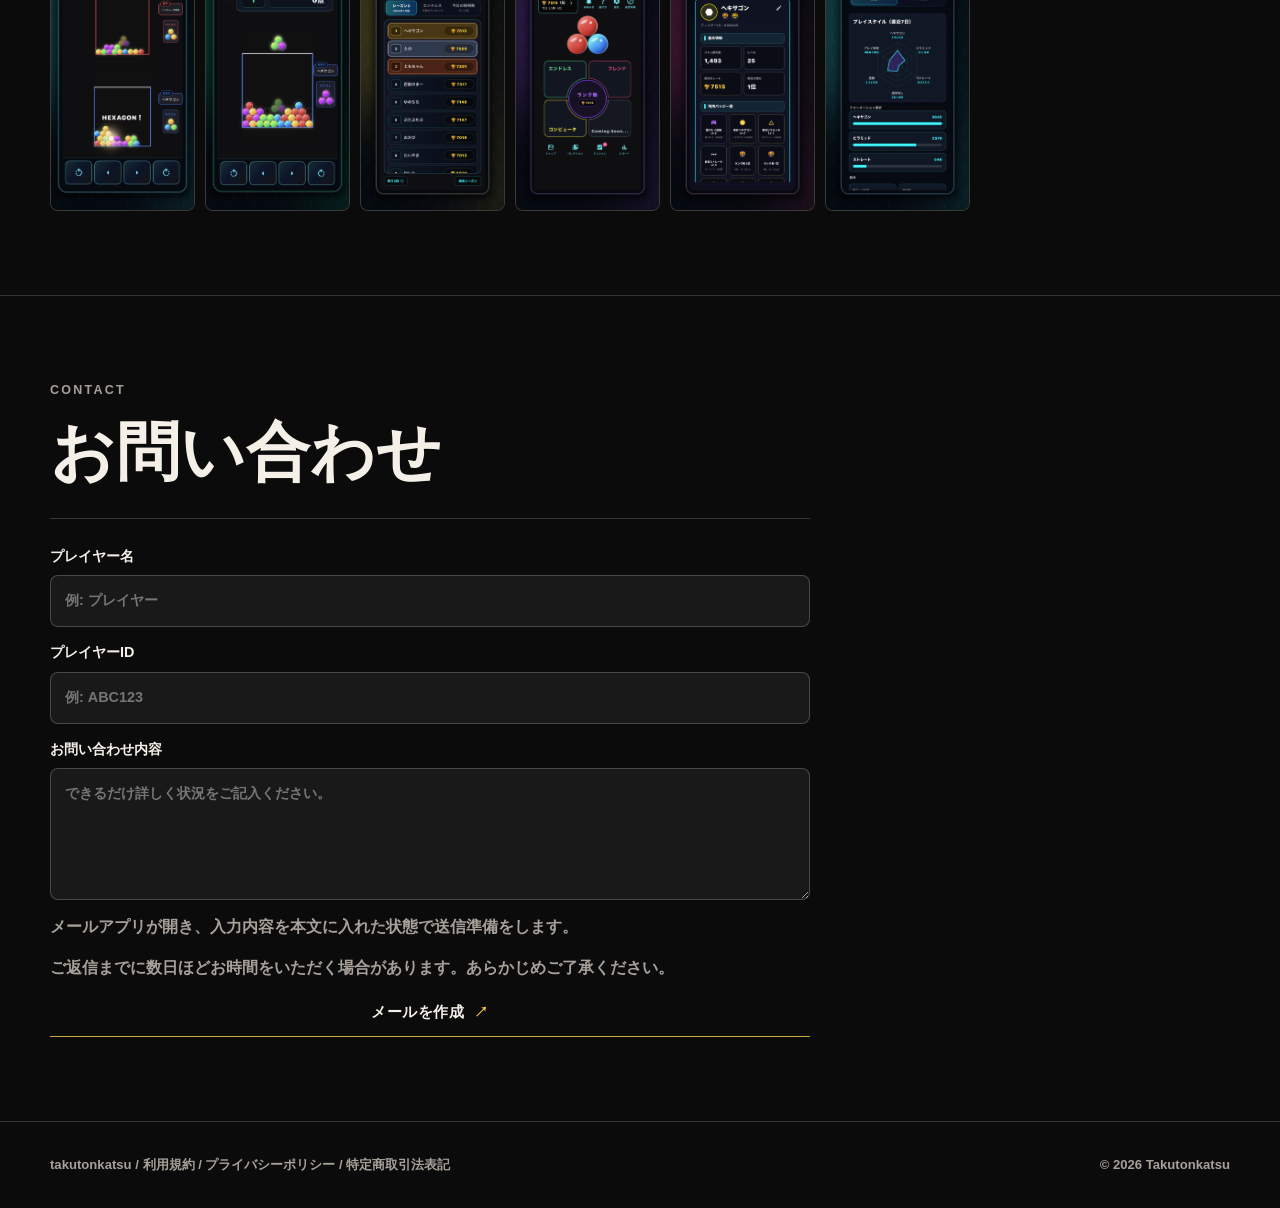
==== commit 28a14ecf: "Optimize Hexagon header and screenshots" ====
--- a/index.html
+++ b/index.html
@@ -9,10 +9,13 @@
   <meta property="og:title" content="ヘキサゴン 公式サイト">
   <meta property="og:description" content="6つをつなげて消す、リアルタイム対戦ボールパズル。">
   <meta property="og:image" content="https://takutonkatsu.com/Hexagon/assets/images/appstore/android-feature.png">
+  <link rel="icon" type="image/png" href="./assets/images/Hexagon_icon.png">
+  <link rel="apple-touch-icon" href="./assets/images/Hexagon_icon.png">
   <title>ヘキサゴン 公式サイト</title>
   <style>
     :root {
       color-scheme: dark;
+      --header-h: 66px;
       --bg: #0b0b0c;
       --ink: #f4f0e8;
       --muted: #a7a099;
@@ -60,11 +63,12 @@
     }
 
     .nav {
-      min-height: 66px;
-      display: grid;
-      grid-template-columns: auto minmax(0, 1fr);
+      min-height: var(--header-h);
+      display: grid;
+      grid-template-columns: auto auto;
       gap: 22px;
       align-items: center;
+      justify-content: space-between;
     }
 
     .brand {
@@ -105,24 +109,88 @@
       text-transform: uppercase;
     }
 
+    .menu-toggle {
+      width: 44px;
+      height: 44px;
+      display: inline-grid;
+      place-items: center;
+      border: 1px solid var(--line);
+      border-radius: 999px;
+      background: rgba(11, 11, 12, .42);
+      color: var(--ink);
+      cursor: pointer;
+    }
+
+    .menu-toggle span,
+    .menu-toggle::before,
+    .menu-toggle::after {
+      content: "";
+      display: block;
+      width: 18px;
+      height: 1.5px;
+      border-radius: 999px;
+      background: currentColor;
+      transition: transform .18s ease, opacity .18s ease;
+    }
+
+    .menu-toggle {
+      display: flex;
+      flex-direction: column;
+      gap: 5px;
+    }
+
+    .menu-toggle[aria-expanded="true"]::before {
+      transform: translateY(6.5px) rotate(45deg);
+    }
+
+    .menu-toggle[aria-expanded="true"] span {
+      opacity: 0;
+    }
+
+    .menu-toggle[aria-expanded="true"]::after {
+      transform: translateY(-6.5px) rotate(-45deg);
+    }
+
     .tabs {
-      display: flex;
-      flex-wrap: wrap;
-      justify-content: flex-end;
-      gap: 16px;
+      position: absolute;
+      top: calc(100% + 10px);
+      right: max(18px, calc((100vw - 1180px) / 2));
+      width: min(320px, calc(100vw - 36px));
+      display: grid;
+      gap: 0;
+      border: 1px solid var(--line);
+      border-radius: 12px;
+      background: rgba(11, 11, 12, .94);
+      box-shadow: 0 22px 70px rgba(0, 0, 0, .42);
+      backdrop-filter: blur(18px);
+      overflow: hidden;
+    }
+
+    .tabs[hidden] {
+      display: none;
     }
 
     .tabs a {
       color: var(--muted);
-      font-size: .78rem;
+      min-height: 54px;
+      display: flex;
+      align-items: center;
+      border-bottom: 1px solid rgba(244, 240, 232, .12);
+      padding: 0 18px;
+      font-size: .88rem;
       font-weight: 850;
       letter-spacing: .06em;
       text-decoration: none;
     }
 
+    .tabs a:last-child {
+      border-bottom: 0;
+    }
+
     .tabs a:hover,
     .tabs a:focus-visible {
       color: var(--ink);
+      background: rgba(244, 240, 232, .06);
       outline: none;
     }
 
@@ -138,7 +206,7 @@
 
     .hero-bg {
       position: absolute;
-      inset: 0;
+      inset: var(--header-h) 0 0;
       z-index: -2;
       background: #0b0b0c;
     }
@@ -289,20 +357,20 @@
     }
 
     .screens {
-      display: flex;
-      gap: 12px;
+      width: min(920px, 100%);
+      display: grid;
+      grid-template-columns: repeat(6, minmax(0, 1fr));
+      gap: 10px;
       margin-top: 30px;
-      overflow-x: auto;
-      padding-bottom: 4px;
-      scroll-snap-type: x mandatory;
     }
 
     .screens img {
-      flex: 0 0 min(220px, 72vw);
+      width: 100%;
+      max-height: 320px;
       border: 1px solid var(--line);
       border-radius: 8px;
       background: #111;
-      scroll-snap-align: start;
+      object-fit: contain;
     }
 
     .contact-form {
@@ -371,10 +439,6 @@
         grid-template-columns: 1fr;
       }
 
-      .tabs {
-        justify-content: flex-start;
-      }
-
       h1 {
         font-size: 5.2rem;
       }
@@ -385,24 +449,32 @@
     }
 
     @media (max-width: 560px) {
+      :root {
+        --header-h: 74px;
+      }
+
       .nav {
-        padding: 14px 0;
+        padding: 0;
       }
 
       .tabs {
+        top: calc(100% + 8px);
+        right: 18px;
+      }
+
+      .screens {
         display: flex;
-        gap: 14px;
+        width: 100%;
+        gap: 10px;
         overflow-x: auto;
         padding-bottom: 2px;
-      }
-
-      .tabs a {
-        min-height: 40px;
-        border: 0;
-        border-bottom: 1px solid transparent;
-        border-radius: 0;
-        padding: 0 0 4px;
-        white-space: nowrap;
+        scroll-snap-type: x mandatory;
+      }
+
+      .screens img {
+        flex: 0 0 min(138px, 38vw);
+        max-height: 300px;
+        scroll-snap-align: start;
       }
 
       .hero {
@@ -434,6 +506,11 @@
       .actions .button,
       .contact-form .button {
         width: fit-content;
+      }
+
+      .brand-icon {
+        width: 34px;
+        height: 34px;
       }
     }
   </style>
@@ -448,7 +525,10 @@
           <span>Official Site</span>
         </span>
       </a>
-      <div class="tabs">
+      <button class="menu-toggle" id="menuToggle" type="button" aria-label="メニューを開く" aria-controls="siteMenu" aria-expanded="false">
+        <span></span>
+      </button>
+      <div class="tabs" id="siteMenu" hidden>
         <a href="./terms.html">利用規約</a>
         <a href="./privacy.html">プライバシーポリシー</a>
         <a href="./tokushoho.html">特定商取引法表記</a>
@@ -545,7 +625,40 @@
   </footer>
 
   <script>
+    const menuToggle = document.getElementById('menuToggle');
+    const siteMenu = document.getElementById('siteMenu');
     const form = document.getElementById('contactForm');
+
+    const closeMenu = () => {
+      siteMenu.hidden = true;
+      menuToggle.setAttribute('aria-expanded', 'false');
+      menuToggle.setAttribute('aria-label', 'メニューを開く');
+    };
+
+    menuToggle.addEventListener('click', () => {
+      const willOpen = siteMenu.hidden;
+      siteMenu.hidden = !willOpen;
+      menuToggle.setAttribute('aria-expanded', String(willOpen));
+      menuToggle.setAttribute('aria-label', willOpen ? 'メニューを閉じる' : 'メニューを開く');
+    });
+
+    siteMenu.addEventListener('click', (event) => {
+      if (event.target.closest('a')) {
+        closeMenu();
+      }
+    });
+
+    document.addEventListener('click', (event) => {
+      if (!siteMenu.hidden && !event.target.closest('.site-header')) {
+        closeMenu();
+      }
+    });
+
+    document.addEventListener('keydown', (event) => {
+      if (event.key === 'Escape' && !siteMenu.hidden) {
+        closeMenu();
+      }
+    });
 
     form.addEventListener('submit', (event) => {
       event.preventDefault();
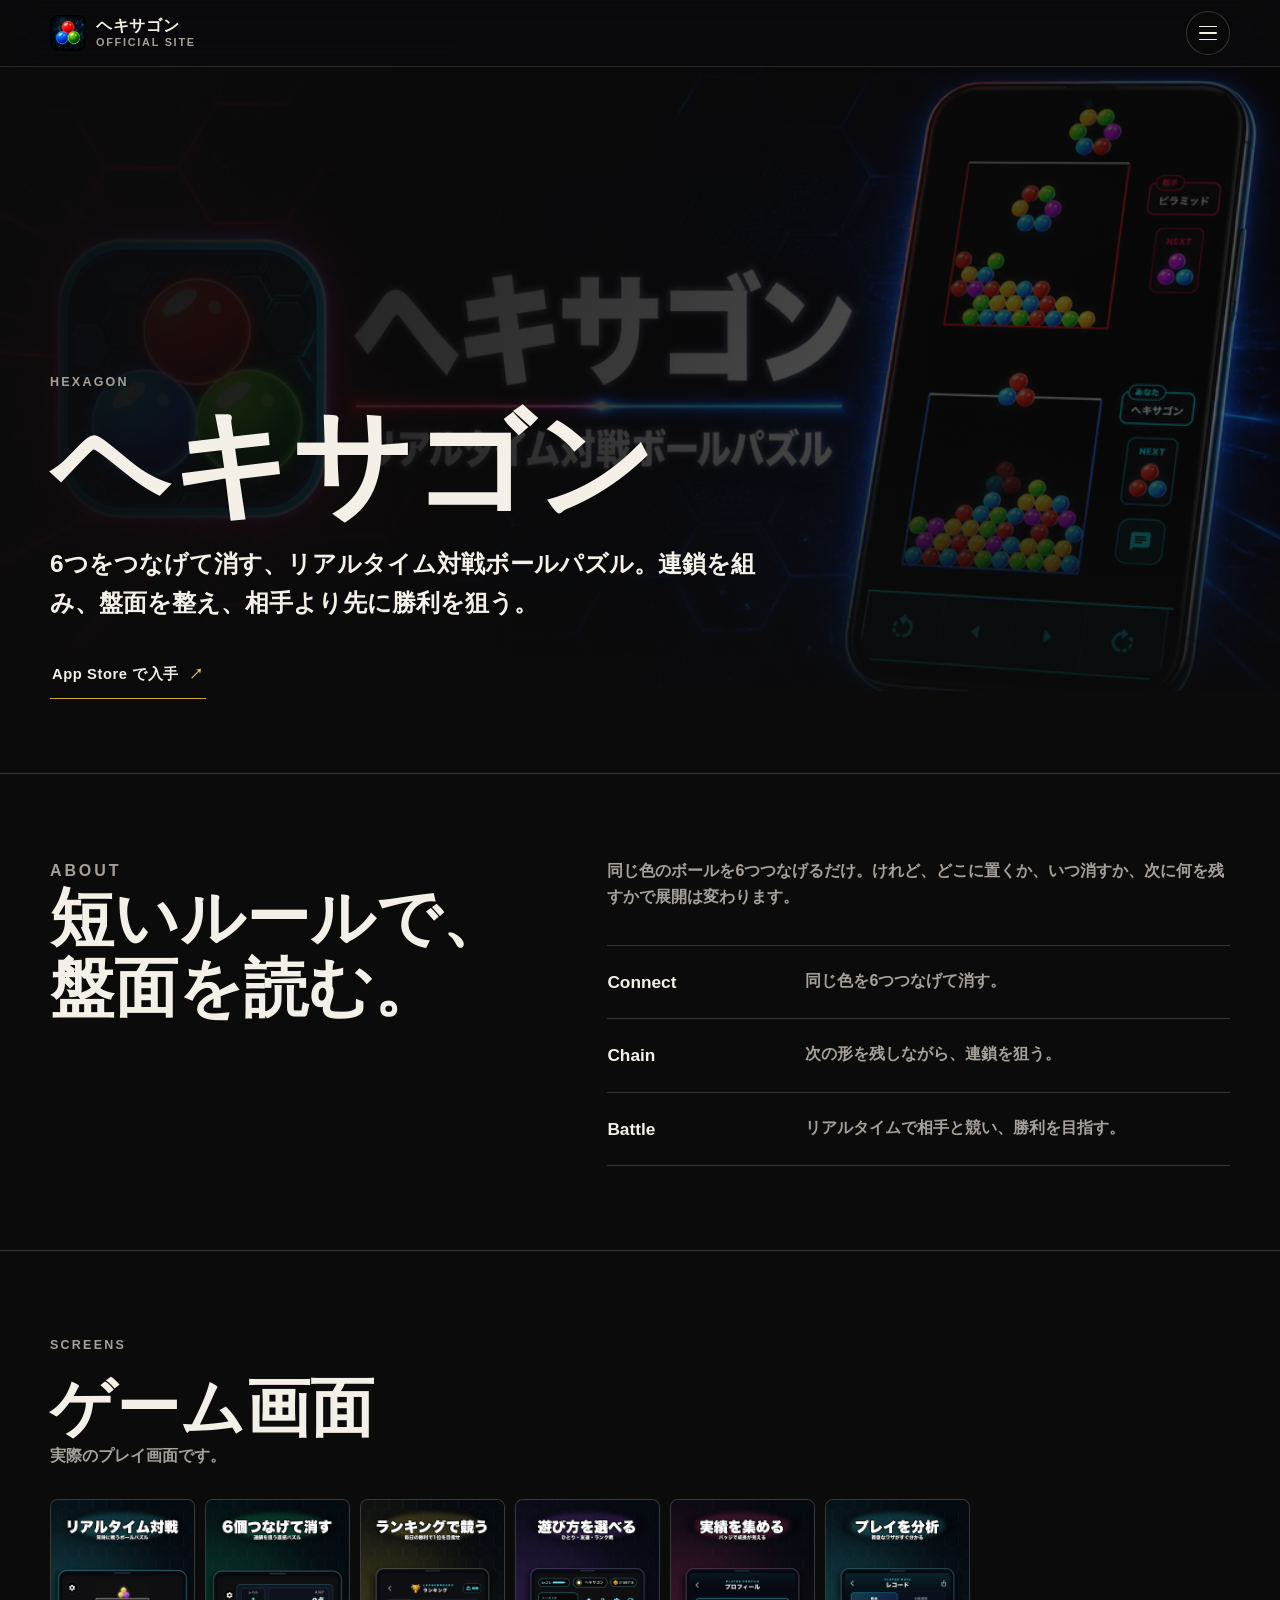
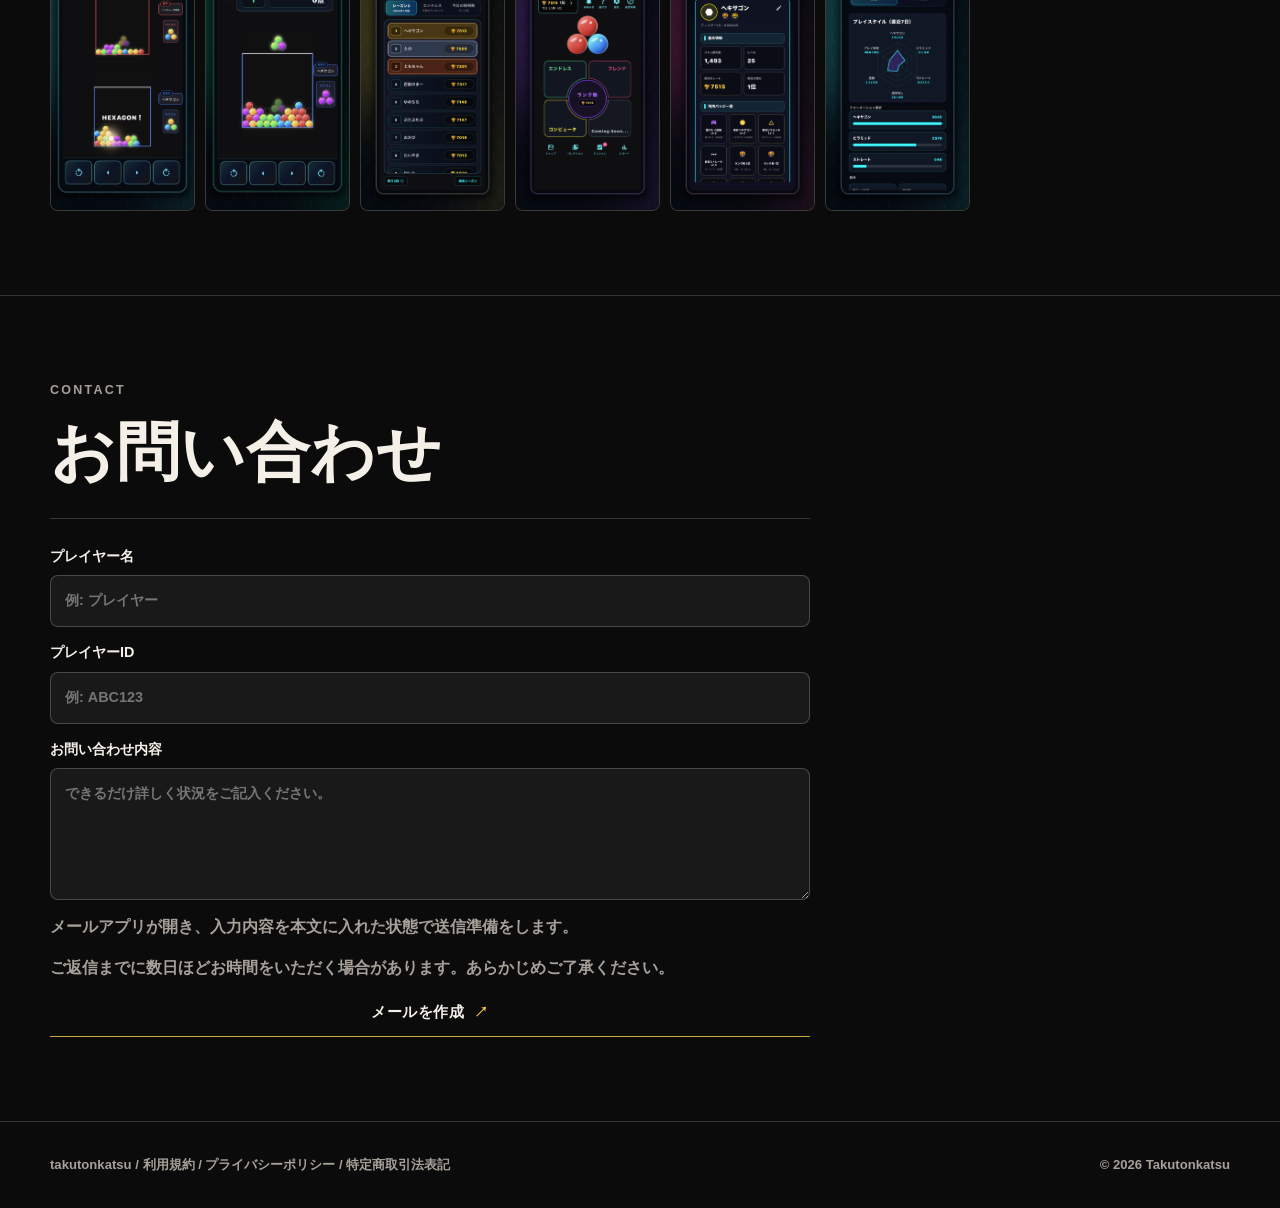
==== commit ba5c4407: "Center Hexagon menu icon lines" ====
--- a/index.html
+++ b/index.html
@@ -112,13 +112,20 @@
     .menu-toggle {
       width: 44px;
       height: 44px;
-      display: inline-grid;
-      place-items: center;
+      display: flex;
+      flex-direction: column;
+      align-items: center;
+      justify-content: center;
+      justify-self: end;
+      gap: 5px;
+      padding: 0;
       border: 1px solid var(--line);
       border-radius: 999px;
       background: rgba(11, 11, 12, .42);
       color: var(--ink);
       cursor: pointer;
+      appearance: none;
+      line-height: 0;
     }
 
     .menu-toggle span,
@@ -126,17 +133,12 @@
     .menu-toggle::after {
       content: "";
       display: block;
+      flex: 0 0 auto;
       width: 18px;
       height: 1.5px;
       border-radius: 999px;
       background: currentColor;
       transition: transform .18s ease, opacity .18s ease;
-    }
-
-    .menu-toggle {
-      display: flex;
-      flex-direction: column;
-      gap: 5px;
     }
 
     .menu-toggle[aria-expanded="true"]::before {
@@ -434,9 +436,12 @@
     }
 
     @media (max-width: 880px) {
-      .nav,
       .statement {
         grid-template-columns: 1fr;
+      }
+
+      .nav {
+        grid-template-columns: auto auto;
       }
 
       h1 {
@@ -454,6 +459,7 @@
       }
 
       .nav {
+        grid-template-columns: auto auto;
         padding: 0;
       }
 
